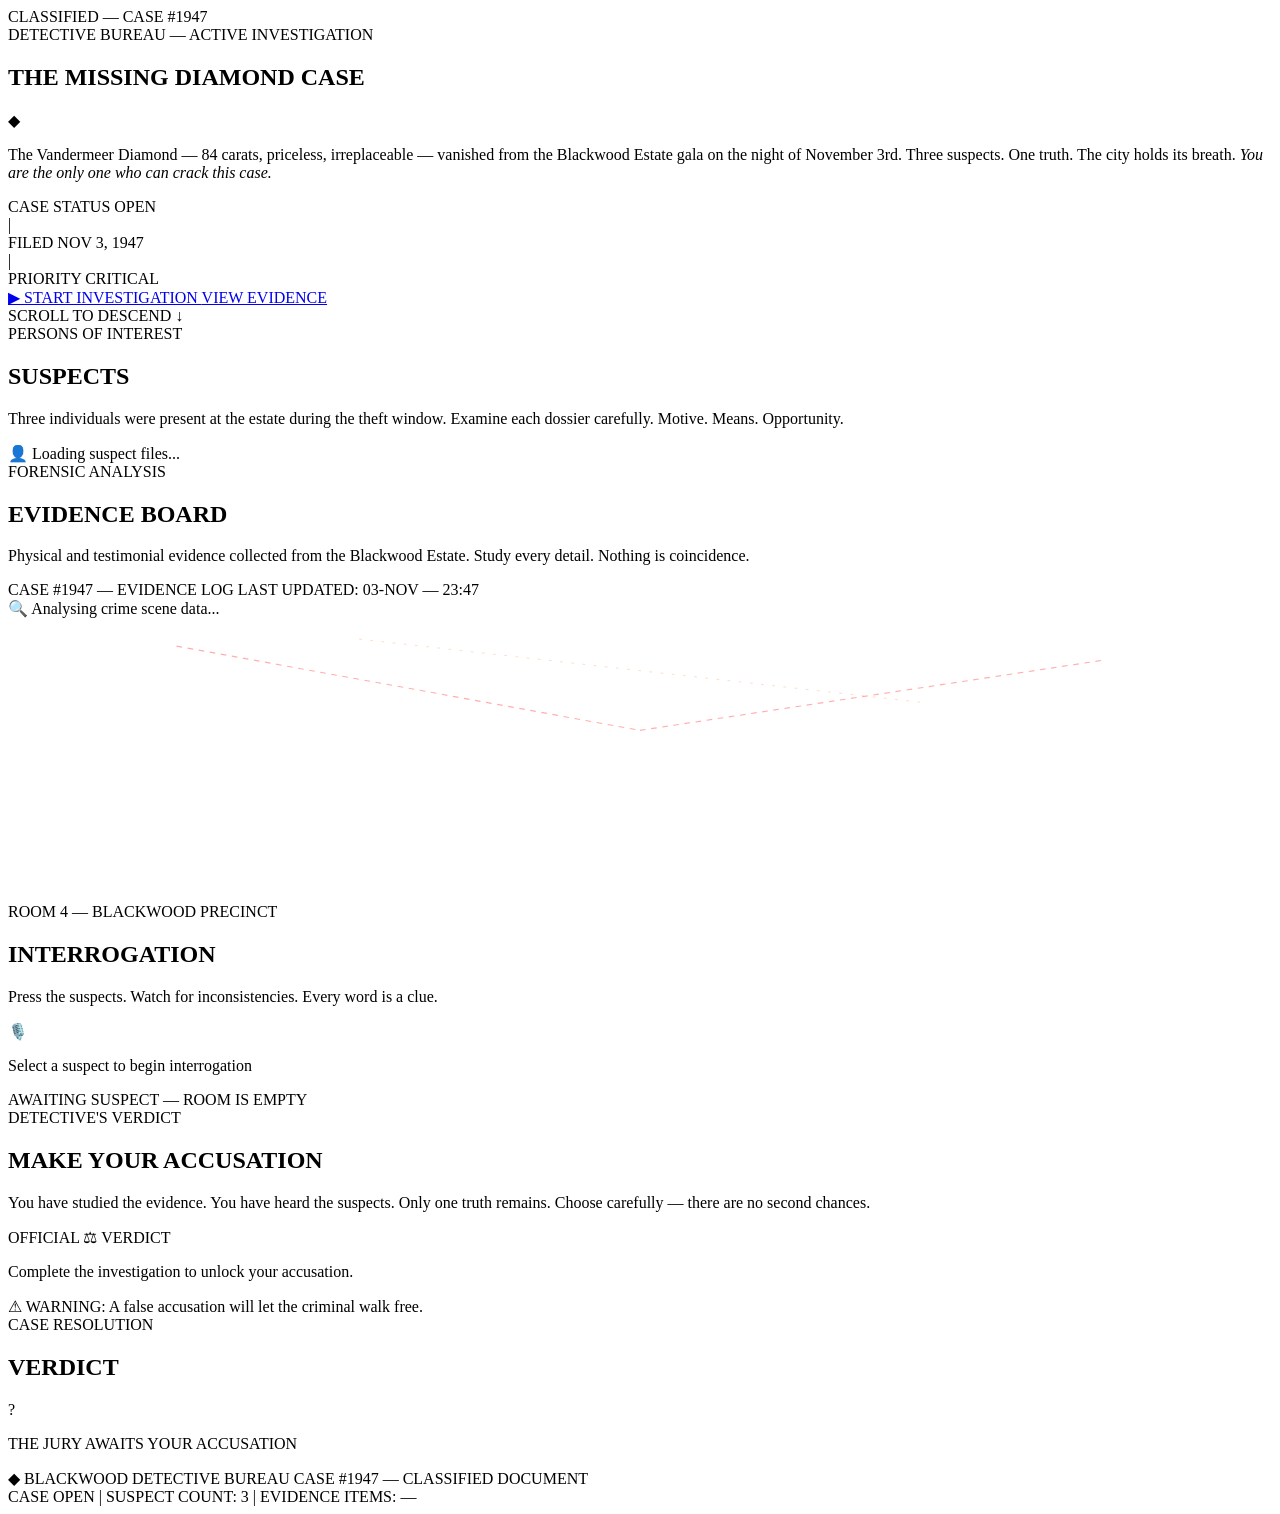
==== index.html @ c0c0a05f "html added" ====
<!DOCTYPE html>
<html lang="en">
<head>
  <meta charset="UTF-8" />
  <meta name="viewport" content="width=device-width, initial-scale=1.0" />
  <title>The Missing Diamond Case</title>
  <link rel="stylesheet" href="style.css" />
  <link rel="preconnect" href="https://fonts.googleapis.com" />
  <link href="https://fonts.googleapis.com/css2?family=Bebas+Neue&family=Share+Tech+Mono&family=Crimson+Pro:ital,wght@0,300;0,600;1,300&display=swap" rel="stylesheet" />
</head>
<body>

  <!-- ░░ NOISE OVERLAY ░░ -->
  <div class="noise-overlay" aria-hidden="true"></div>

  <!-- ░░ SCANLINE EFFECT ░░ -->
  <div class="scanlines" aria-hidden="true"></div>

  <!-- ══════════════════════════════════════
       SECTION 1 — HERO / INTRO
  ══════════════════════════════════════ -->
  <section id="hero-section" class="section hero-section">
    <div class="hero-bg-grid" aria-hidden="true"></div>

    <div class="hero-badge">CLASSIFIED — CASE #1947</div>

    <div class="hero-content">
      <div class="hero-eyebrow">
        <span class="dot pulse-dot"></span>
        <span>DETECTIVE BUREAU — ACTIVE INVESTIGATION</span>
        <span class="dot pulse-dot"></span>
      </div>

      <h1 class="hero-title" id="hero-title">
        <span class="title-line-1">THE MISSING</span>
        <span class="title-line-2">DIAMOND</span>
        <span class="title-line-3">CASE</span>
      </h1>

      <div class="hero-divider" aria-hidden="true">
        <span class="divider-line"></span>
        <span class="divider-icon">◆</span>
        <span class="divider-line"></span>
      </div>

      <p class="hero-description" id="hero-description">
        The Vandermeer Diamond — 84 carats, priceless, irreplaceable — vanished from the 
        Blackwood Estate gala on the night of November 3rd. Three suspects. One truth. 
        The city holds its breath. <em>You are the only one who can crack this case.</em>
      </p>

      <div class="hero-meta">
        <div class="meta-item">
          <span class="meta-label">CASE STATUS</span>
          <span class="meta-value status-open">OPEN</span>
        </div>
        <div class="meta-divider" aria-hidden="true">|</div>
        <div class="meta-item">
          <span class="meta-label">FILED</span>
          <span class="meta-value">NOV 3, 1947</span>
        </div>
        <div class="meta-divider" aria-hidden="true">|</div>
        <div class="meta-item">
          <span class="meta-label">PRIORITY</span>
          <span class="meta-value priority-critical">CRITICAL</span>
        </div>
      </div>

      <div class="hero-actions">
        <a href="#suspects-section" class="btn btn-primary" id="start-btn">
          <span class="btn-icon">▶</span>
          START INVESTIGATION
          <span class="btn-glow" aria-hidden="true"></span>
        </a>
        <a href="#clues-section" class="btn btn-ghost">
          VIEW EVIDENCE
        </a>
      </div>
    </div>

    <div class="hero-corner hero-corner--tl" aria-hidden="true">
      <span></span><span></span>
    </div>
    <div class="hero-corner hero-corner--br" aria-hidden="true">
      <span></span><span></span>
    </div>

    <div class="scroll-hint" aria-hidden="true">
      <span class="scroll-label">SCROLL TO DESCEND</span>
      <span class="scroll-arrow">↓</span>
    </div>
  </section>

  <!-- ══════════════════════════════════════
       SECTION 2 — SUSPECTS
  ══════════════════════════════════════ -->
  <section id="suspects-section" class="section suspects-section">
    <div class="section-header">
      <div class="section-tag">PERSONS OF INTEREST</div>
      <h2 class="section-title">SUSPECTS</h2>
      <p class="section-subtitle">
        Three individuals were present at the estate during the theft window. 
        Examine each dossier carefully. Motive. Means. Opportunity.
      </p>
    </div>

    <!-- JS will populate this container -->
    <div id="suspects-container" class="suspects-container" role="list" aria-label="Suspects list">
      <!-- Dynamic suspect cards injected here -->
      <div class="suspects-placeholder" aria-hidden="true">
        <span class="placeholder-icon">👤</span>
        <span class="placeholder-text">Loading suspect files...</span>
      </div>
    </div>
  </section>

  <!-- ══════════════════════════════════════
       SECTION 3 — CLUES / EVIDENCE BOARD
  ══════════════════════════════════════ -->
  <section id="clues-section" class="section clues-section">
    <div class="section-header">
      <div class="section-tag">FORENSIC ANALYSIS</div>
      <h2 class="section-title">EVIDENCE BOARD</h2>
      <p class="section-subtitle">
        Physical and testimonial evidence collected from the Blackwood Estate. 
        Study every detail. Nothing is coincidence.
      </p>
    </div>

    <!-- Evidence board background dressing -->
    <div class="evidence-board">
      <div class="board-header">
        <span class="board-label">CASE #1947 — EVIDENCE LOG</span>
        <span class="board-timestamp">LAST UPDATED: 03-NOV — 23:47</span>
      </div>

      <div class="board-pins" aria-hidden="true">
        <span class="pin pin--tl"></span>
        <span class="pin pin--tr"></span>
        <span class="pin pin--bl"></span>
        <span class="pin pin--br"></span>
      </div>

      <!-- JS will populate this -->
      <div id="clues-container" class="clues-container" role="list" aria-label="Clues and evidence">
        <!-- Dynamic clue cards injected here -->
        <div class="clues-placeholder" aria-hidden="true">
          <span class="placeholder-icon">🔍</span>
          <span class="placeholder-text">Analysing crime scene data...</span>
        </div>
      </div>

      <!-- Static decorative string lines -->
      <svg class="board-strings" aria-hidden="true" viewBox="0 0 900 200" preserveAspectRatio="none">
        <line x1="120" y1="20" x2="450" y2="80" stroke="#ff1a1a" stroke-width="0.8" stroke-dasharray="4,4" opacity="0.35"/>
        <line x1="450" y1="80" x2="780" y2="30" stroke="#ff1a1a" stroke-width="0.8" stroke-dasharray="4,4" opacity="0.35"/>
        <line x1="250" y1="15" x2="650" y2="60" stroke="#ff6600" stroke-width="0.6" stroke-dasharray="2,6" opacity="0.25"/>
      </svg>
    </div>
  </section>

  <!-- ══════════════════════════════════════
       SECTION 4 — INTERROGATION
  ══════════════════════════════════════ -->
  <section id="interrogation-section" class="section interrogation-section">
    <div class="section-header">
      <div class="section-tag">ROOM 4 — BLACKWOOD PRECINCT</div>
      <h2 class="section-title">INTERROGATION</h2>
      <p class="section-subtitle">
        Press the suspects. Watch for inconsistencies. Every word is a clue.
      </p>
    </div>

    <div class="interrogation-frame">
      <div class="interrogation-lamp" aria-hidden="true">
        <div class="lamp-body"></div>
        <div class="lamp-beam"></div>
      </div>

      <!-- JS will populate this -->
      <div id="interrogation-container" class="interrogation-container" role="region" aria-label="Interrogation dialogue">
        <!-- Dynamic dialogues injected here -->
        <div class="interrogation-placeholder">
          <div class="int-placeholder-icon">🎙️</div>
          <p class="int-placeholder-text">Select a suspect to begin interrogation</p>
          <div class="int-placeholder-hint">AWAITING SUSPECT — ROOM IS EMPTY</div>
        </div>
      </div>
    </div>
  </section>

  <!-- ══════════════════════════════════════
       SECTION 5 — FINAL ACCUSATION
  ══════════════════════════════════════ -->
  <section id="accusation-section" class="section accusation-section">
    <div class="section-header">
      <div class="section-tag">DETECTIVE'S VERDICT</div>
      <h2 class="section-title">MAKE YOUR ACCUSATION</h2>
      <p class="section-subtitle">
        You have studied the evidence. You have heard the suspects. 
        Only one truth remains. Choose carefully — there are no second chances.
      </p>
    </div>

    <!-- JS will populate this -->
    <div id="accusation-container" class="accusation-container" role="region" aria-label="Final accusation area">
      <!-- Dynamic accusation buttons injected here -->
      <div class="accusation-placeholder">
        <div class="accusation-seal" aria-hidden="true">
          <span class="seal-text">OFFICIAL</span>
          <span class="seal-icon">⚖</span>
          <span class="seal-text">VERDICT</span>
        </div>
        <p class="accusation-hint">Complete the investigation to unlock your accusation.</p>
        <div class="accusation-warning">
          ⚠ WARNING: A false accusation will let the criminal walk free.
        </div>
      </div>
    </div>
  </section>

  <!-- ══════════════════════════════════════
       SECTION 6 — RESULT
  ══════════════════════════════════════ -->
  <section id="result-section" class="section result-section">
    <div class="section-header">
      <div class="section-tag">CASE RESOLUTION</div>
      <h2 class="section-title">VERDICT</h2>
    </div>

    <!-- JS will populate this -->
    <div id="result-container" class="result-container" role="region" aria-label="Case result" aria-live="polite">
      <!-- Will show "Case Solved" or "Criminal Escaped" -->
      <div class="result-placeholder">
        <div class="result-badge-ring" aria-hidden="true">
          <div class="result-badge-inner">
            <span class="result-badge-icon">?</span>
          </div>
        </div>
        <p class="result-await-text">THE JURY AWAITS YOUR ACCUSATION</p>
        <div class="result-dots" aria-hidden="true">
          <span class="rdot"></span>
          <span class="rdot"></span>
          <span class="rdot"></span>
        </div>
      </div>
    </div>
  </section>

  <!-- ░░ FOOTER ░░ -->
  <footer class="site-footer" id="site-footer">
    <div class="footer-inner">
      <div class="footer-left">
        <span class="footer-logo">◆ BLACKWOOD DETECTIVE BUREAU</span>
        <span class="footer-copy">CASE #1947 — CLASSIFIED DOCUMENT</span>
      </div>
      <div class="footer-right">
        <span class="footer-stat">CASE OPEN</span>
        <span class="footer-sep">|</span>
        <span class="footer-stat">SUSPECT COUNT: 3</span>
        <span class="footer-sep">|</span>
        <span class="footer-stat">EVIDENCE ITEMS: <span id="footer-clue-count">—</span></span>
      </div>
    </div>
  </footer>

</body>
</html>
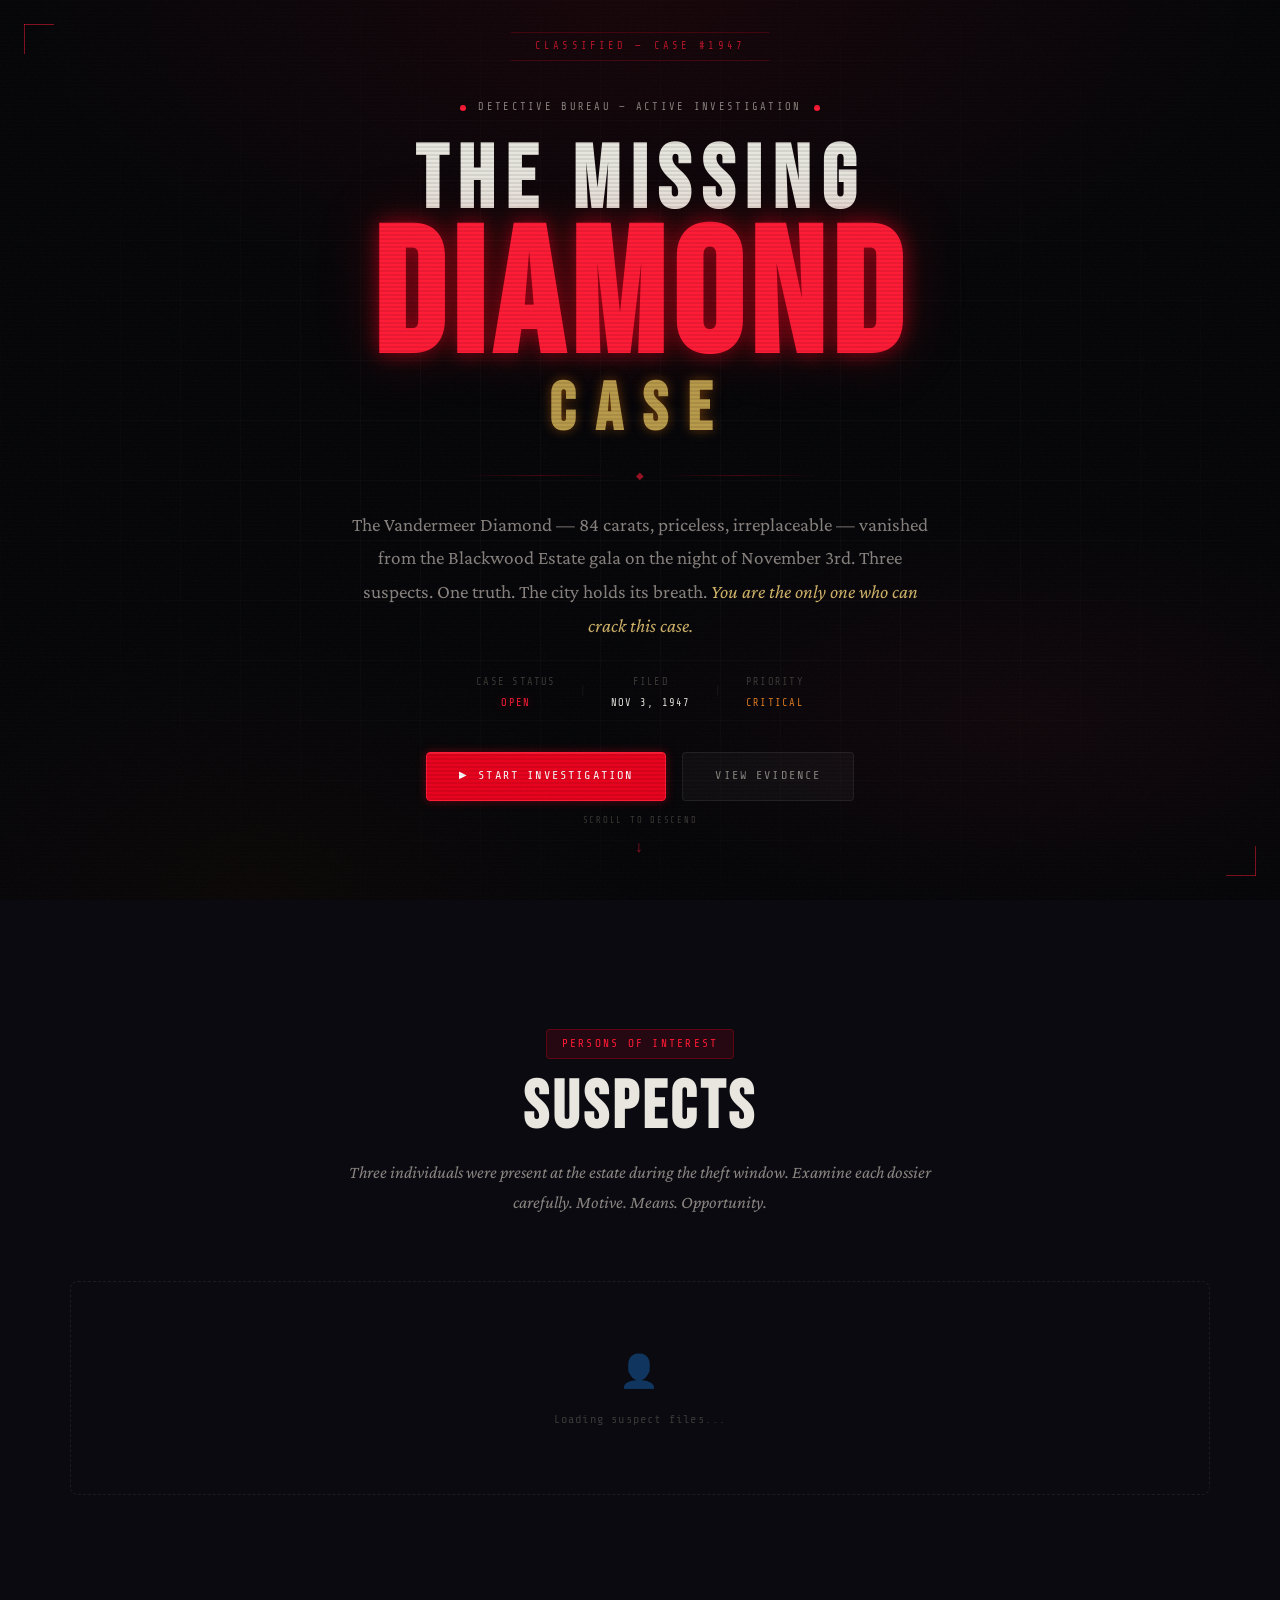
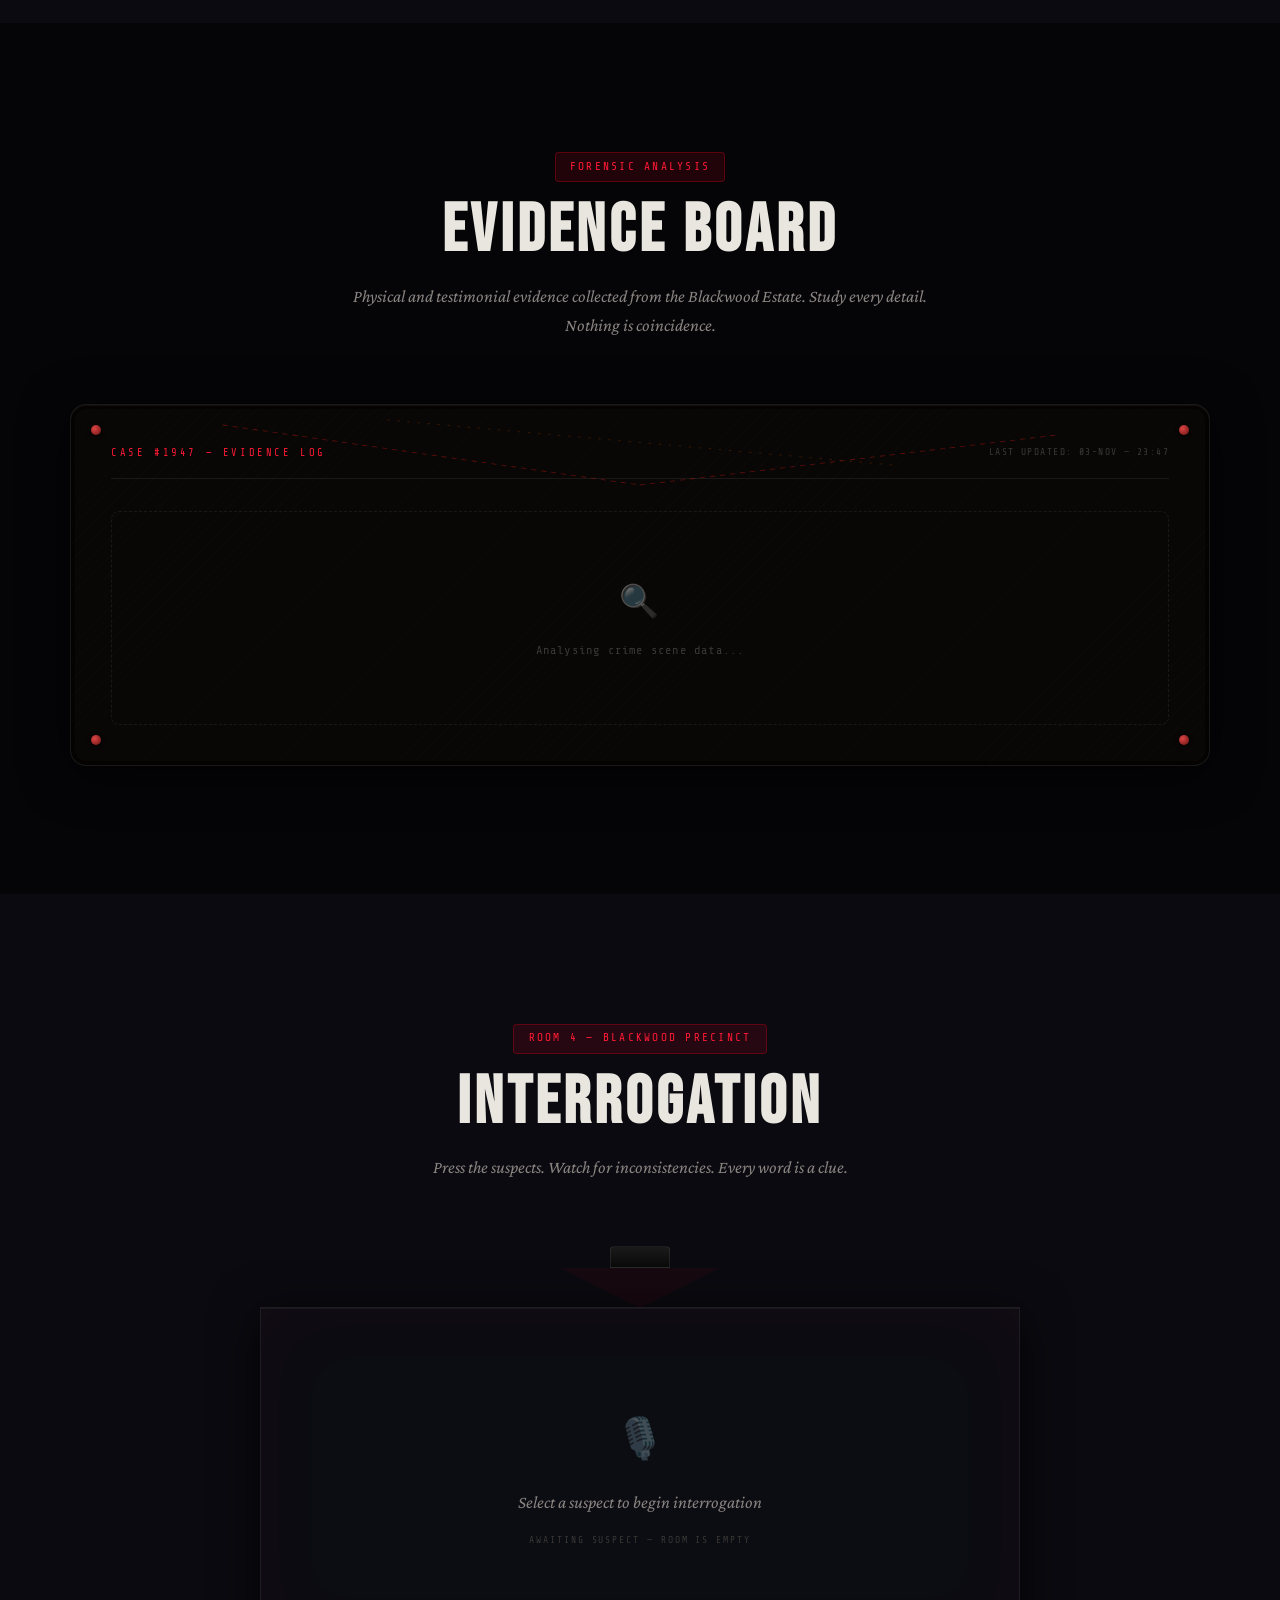
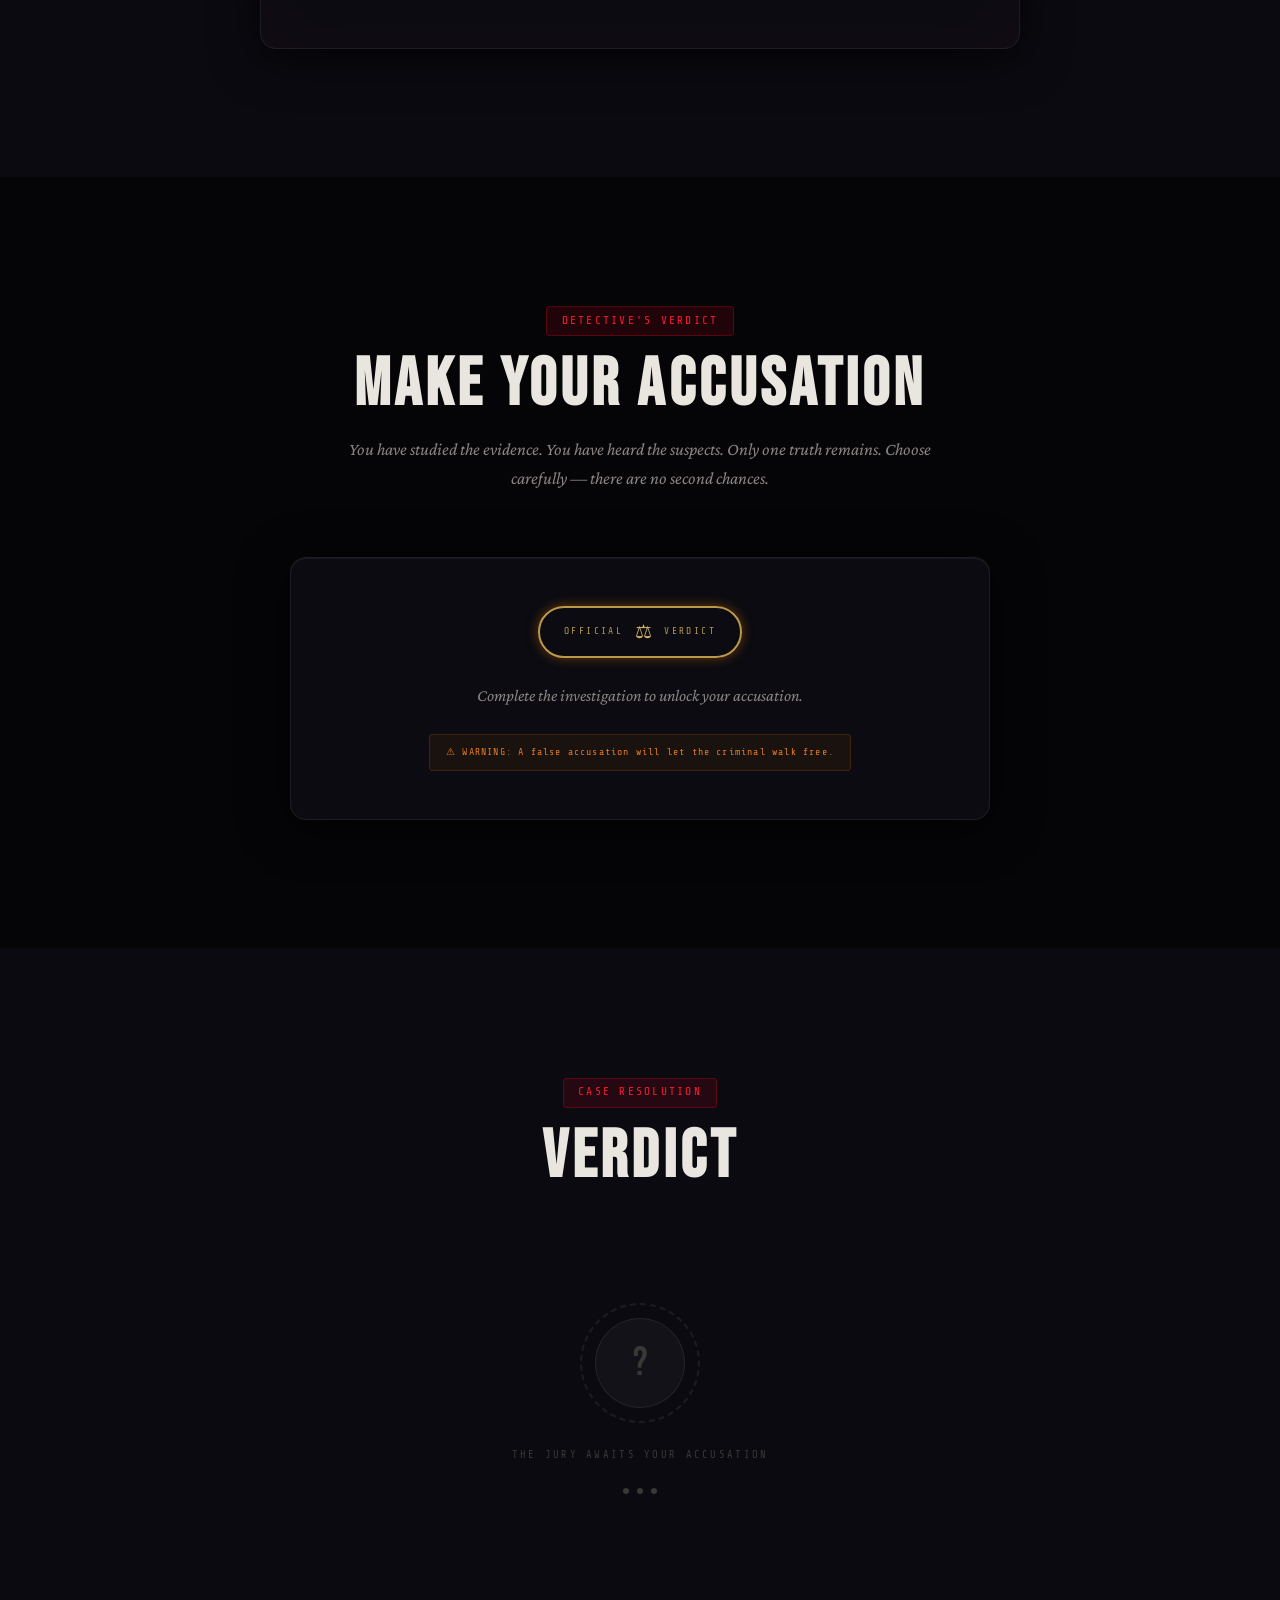
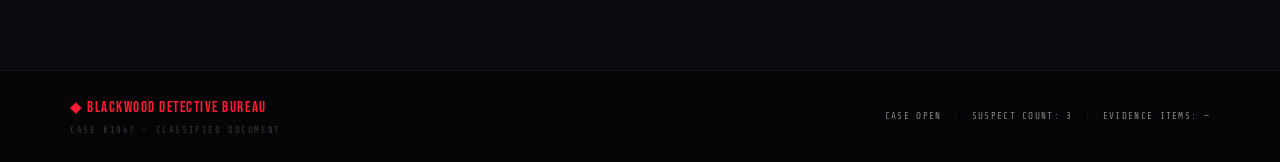
==== commit 4eee6e57: "css added" ====
--- a/index.html
+++ b/index.html
@@ -4,7 +4,7 @@
   <meta charset="UTF-8" />
   <meta name="viewport" content="width=device-width, initial-scale=1.0" />
   <title>The Missing Diamond Case</title>
-  <link rel="stylesheet" href="style.css" />
+  <link rel="stylesheet" href="styles.css" />
   <link rel="preconnect" href="https://fonts.googleapis.com" />
   <link href="https://fonts.googleapis.com/css2?family=Bebas+Neue&family=Share+Tech+Mono&family=Crimson+Pro:ital,wght@0,300;0,600;1,300&display=swap" rel="stylesheet" />
 </head>
--- a/styles.css
+++ b/styles.css
@@ -0,0 +1,1066 @@
+/* ══════════════════════════════════════════════════════════
+   THE MISSING DIAMOND CASE — style.css
+   Detective Investigation Dashboard
+   Dark / Neon-Red / Glassmorphism Theme
+   ══════════════════════════════════════════════════════════ */
+
+/* ─── CSS CUSTOM PROPERTIES ─── */
+:root {
+  /* Palette */
+  --clr-bg:          #050508;
+  --clr-bg-2:        #0a0a10;
+  --clr-bg-card:     rgba(14, 14, 22, 0.72);
+  --clr-surface:     rgba(255,255,255,0.035);
+  --clr-surface-2:   rgba(255,255,255,0.06);
+
+  --clr-red:         #e8001c;
+  --clr-red-bright:  #ff1a35;
+  --clr-red-glow:    rgba(232, 0, 28, 0.55);
+  --clr-red-subtle:  rgba(232, 0, 28, 0.12);
+  --clr-amber:       #c8660a;
+  --clr-amber-light: #e07b20;
+  --clr-gold:        #b89a4a;
+  --clr-gold-light:  #d4b66a;
+
+  --clr-text:        #e8e6df;
+  --clr-text-dim:    #8a8480;
+  --clr-text-faint:  #3a3835;
+  --clr-border:      rgba(255,255,255,0.07);
+  --clr-border-red:  rgba(232,0,28,0.3);
+
+  /* Typography */
+  --font-display:  'Bebas Neue', 'Impact', sans-serif;
+  --font-mono:     'Share Tech Mono', 'Courier New', monospace;
+  --font-body:     'Crimson Pro', Georgia, serif;
+
+  /* Sizes */
+  --radius-sm:   4px;
+  --radius-md:   8px;
+  --radius-lg:   16px;
+
+  /* Shadows / Glows */
+  --shadow-card:  0 8px 48px rgba(0,0,0,0.7), 0 1px 0 rgba(255,255,255,0.05) inset;
+  --glow-red:     0 0 20px rgba(232,0,28,0.6), 0 0 60px rgba(232,0,28,0.25);
+  --glow-red-sm:  0 0 10px rgba(232,0,28,0.4);
+  --glow-amber:   0 0 12px rgba(200,102,10,0.5);
+
+  /* Spacing */
+  --section-pad: clamp(5rem, 10vw, 9rem);
+  --container-max: 1140px;
+}
+
+/* ─── RESET ─── */
+*, *::before, *::after { box-sizing: border-box; margin: 0; padding: 0; }
+html { scroll-behavior: smooth; }
+body {
+  background-color: var(--clr-bg);
+  color: var(--clr-text);
+  font-family: var(--font-body);
+  font-size: 1.05rem;
+  line-height: 1.65;
+  overflow-x: hidden;
+  cursor: default;
+}
+a { text-decoration: none; color: inherit; }
+ul { list-style: none; }
+img { display: block; max-width: 100%; }
+
+/* ─── GLOBAL TEXTURE OVERLAYS ─── */
+.noise-overlay {
+  position: fixed;
+  inset: 0;
+  pointer-events: none;
+  z-index: 1000;
+  opacity: 0.035;
+  background-image: url("data:image/svg+xml,%3Csvg viewBox='0 0 256 256' xmlns='http://www.w3.org/2000/svg'%3E%3Cfilter id='n'%3E%3CfeTurbulence type='fractalNoise' baseFrequency='0.9' numOctaves='4' stitchTiles='stitch'/%3E%3C/filter%3E%3Crect width='100%25' height='100%25' filter='url(%23n)'/%3E%3C/svg%3E");
+  background-size: 200px;
+}
+.scanlines {
+  position: fixed;
+  inset: 0;
+  pointer-events: none;
+  z-index: 999;
+  background: repeating-linear-gradient(
+    to bottom,
+    transparent,
+    transparent 2px,
+    rgba(0,0,0,0.08) 2px,
+    rgba(0,0,0,0.08) 4px
+  );
+}
+
+/* ─── SECTION BASE ─── */
+.section {
+  position: relative;
+  width: 100%;
+  padding: var(--section-pad) clamp(1.25rem, 5vw, 3rem);
+  overflow: hidden;
+}
+
+/* Subtle alternating backgrounds */
+.suspects-section  { background: var(--clr-bg-2); }
+.clues-section     { background: var(--clr-bg); }
+.interrogation-section { background: var(--clr-bg-2); }
+.accusation-section { background: var(--clr-bg); }
+.result-section    { background: var(--clr-bg-2); }
+
+/* ─── SECTION HEADER ─── */
+.section-header {
+  text-align: center;
+  max-width: var(--container-max);
+  margin: 0 auto clamp(2.5rem, 5vw, 4rem);
+}
+.section-tag {
+  display: inline-block;
+  font-family: var(--font-mono);
+  font-size: 0.7rem;
+  letter-spacing: 0.2em;
+  color: var(--clr-red-bright);
+  border: 1px solid var(--clr-border-red);
+  background: var(--clr-red-subtle);
+  padding: 0.3rem 0.9rem;
+  border-radius: var(--radius-sm);
+  margin-bottom: 1rem;
+  text-transform: uppercase;
+}
+.section-title {
+  font-family: var(--font-display);
+  font-size: clamp(2.4rem, 6vw, 4.2rem);
+  letter-spacing: 0.06em;
+  color: var(--clr-text);
+  line-height: 1;
+  margin-bottom: 1rem;
+}
+.section-subtitle {
+  font-family: var(--font-body);
+  font-style: italic;
+  color: var(--clr-text-dim);
+  font-size: clamp(0.95rem, 1.5vw, 1.1rem);
+  max-width: 600px;
+  margin: 0 auto;
+}
+
+/* ════════════════════════════════════════
+   HERO SECTION
+   ════════════════════════════════════════ */
+.hero-section {
+  min-height: 100svh;
+  display: flex;
+  flex-direction: column;
+  align-items: center;
+  justify-content: center;
+  text-align: center;
+  padding: 0 clamp(1.5rem, 6vw, 4rem);
+  background:
+    radial-gradient(ellipse 80% 60% at 50% 0%,   rgba(232,0,28,0.08) 0%, transparent 60%),
+    radial-gradient(ellipse 60% 40% at 80% 80%,   rgba(100,20,30,0.12) 0%, transparent 55%),
+    radial-gradient(ellipse 50% 50% at 20% 100%,  rgba(20,10,5,0.4)   0%, transparent 60%),
+    var(--clr-bg);
+}
+
+/* Grid overlay */
+.hero-bg-grid {
+  position: absolute;
+  inset: 0;
+  background-image:
+    linear-gradient(rgba(255,255,255,0.022) 1px, transparent 1px),
+    linear-gradient(90deg, rgba(255,255,255,0.022) 1px, transparent 1px);
+  background-size: 60px 60px;
+  mask-image: radial-gradient(ellipse 80% 80% at center, black 30%, transparent 80%);
+}
+
+.hero-badge {
+  position: absolute;
+  top: 2rem;
+  left: 50%;
+  transform: translateX(-50%);
+  font-family: var(--font-mono);
+  font-size: 0.65rem;
+  letter-spacing: 0.3em;
+  color: var(--clr-red-bright);
+  opacity: 0.7;
+  border-top: 1px solid var(--clr-border-red);
+  border-bottom: 1px solid var(--clr-border-red);
+  padding: 0.3rem 1.5rem;
+  white-space: nowrap;
+}
+
+.hero-content {
+  position: relative;
+  z-index: 2;
+  max-width: 820px;
+}
+
+.hero-eyebrow {
+  display: flex;
+  align-items: center;
+  justify-content: center;
+  gap: 0.75rem;
+  font-family: var(--font-mono);
+  font-size: 0.65rem;
+  letter-spacing: 0.22em;
+  color: var(--clr-text-dim);
+  text-transform: uppercase;
+  margin-bottom: 1.5rem;
+}
+.dot {
+  width: 6px;
+  height: 6px;
+  border-radius: 50%;
+  background: var(--clr-red-bright);
+  display: inline-block;
+  flex-shrink: 0;
+}
+.pulse-dot {
+  animation: pulse-red 2s ease-in-out infinite;
+}
+@keyframes pulse-red {
+  0%, 100% { box-shadow: 0 0 0 0 var(--clr-red-glow); }
+  50%       { box-shadow: 0 0 0 6px rgba(232,0,28,0); }
+}
+
+/* Hero Title */
+.hero-title {
+  display: flex;
+  flex-direction: column;
+  align-items: center;
+  line-height: 0.95;
+  margin-bottom: 1.5rem;
+}
+.title-line-1 {
+  font-family: var(--font-display);
+  font-size: clamp(2.8rem, 8vw, 5.5rem);
+  letter-spacing: 0.12em;
+  color: var(--clr-text);
+  opacity: 0.9;
+  animation: fade-up 0.8s ease both;
+}
+.title-line-2 {
+  font-family: var(--font-display);
+  font-size: clamp(5rem, 16vw, 11rem);
+  letter-spacing: 0.04em;
+  color: var(--clr-red-bright);
+  text-shadow: var(--glow-red);
+  line-height: 0.88;
+  animation: fade-up 0.8s 0.15s ease both;
+}
+.title-line-3 {
+  font-family: var(--font-display);
+  font-size: clamp(2rem, 6vw, 4.2rem);
+  letter-spacing: 0.3em;
+  color: var(--clr-gold);
+  text-shadow: var(--glow-amber);
+  animation: fade-up 0.8s 0.3s ease both;
+}
+@keyframes fade-up {
+  from { opacity: 0; transform: translateY(24px); }
+  to   { opacity: 1; transform: translateY(0); }
+}
+
+/* Hero Divider */
+.hero-divider {
+  display: flex;
+  align-items: center;
+  gap: 1rem;
+  margin: 1.5rem auto;
+  max-width: 360px;
+}
+.divider-line {
+  flex: 1;
+  height: 1px;
+  background: linear-gradient(90deg, transparent, var(--clr-border-red), transparent);
+}
+.divider-icon {
+  font-size: 0.65rem;
+  color: var(--clr-red-bright);
+  opacity: 0.6;
+}
+
+.hero-description {
+  font-family: var(--font-body);
+  font-size: clamp(1rem, 1.8vw, 1.2rem);
+  color: var(--clr-text-dim);
+  max-width: 580px;
+  margin: 0 auto 2rem;
+  line-height: 1.75;
+  animation: fade-up 0.8s 0.45s ease both;
+}
+.hero-description em { color: var(--clr-gold-light); font-style: italic; }
+
+/* Hero Meta */
+.hero-meta {
+  display: flex;
+  align-items: center;
+  justify-content: center;
+  gap: 1.5rem;
+  flex-wrap: wrap;
+  margin-bottom: 2.5rem;
+  font-family: var(--font-mono);
+  font-size: 0.65rem;
+  letter-spacing: 0.12em;
+  animation: fade-up 0.8s 0.6s ease both;
+}
+.meta-item { display: flex; flex-direction: column; gap: 0.2rem; }
+.meta-label { color: var(--clr-text-faint); }
+.meta-value { color: var(--clr-text); }
+.meta-value.status-open  { color: var(--clr-red-bright); text-shadow: var(--glow-red-sm); }
+.meta-value.priority-critical { color: var(--clr-amber-light); }
+.meta-divider { color: var(--clr-text-faint); opacity: 0.4; }
+
+/* Hero Actions */
+.hero-actions {
+  display: flex;
+  align-items: center;
+  justify-content: center;
+  gap: 1rem;
+  flex-wrap: wrap;
+  animation: fade-up 0.8s 0.75s ease both;
+}
+
+/* Buttons */
+.btn {
+  position: relative;
+  display: inline-flex;
+  align-items: center;
+  gap: 0.6rem;
+  font-family: var(--font-mono);
+  font-size: 0.75rem;
+  letter-spacing: 0.18em;
+  text-transform: uppercase;
+  padding: 0.85rem 2rem;
+  border-radius: var(--radius-sm);
+  cursor: pointer;
+  transition: transform 0.2s ease, box-shadow 0.2s ease, background 0.2s ease;
+  overflow: hidden;
+  border: 1px solid transparent;
+}
+.btn-primary {
+  background: var(--clr-red);
+  color: #fff;
+  border-color: var(--clr-red-bright);
+  box-shadow: var(--glow-red-sm), inset 0 1px 0 rgba(255,255,255,0.1);
+}
+.btn-primary:hover {
+  transform: translateY(-2px);
+  box-shadow: var(--glow-red), inset 0 1px 0 rgba(255,255,255,0.15);
+}
+.btn-primary:active { transform: translateY(0); }
+.btn-glow {
+  position: absolute;
+  inset: -2px;
+  border-radius: inherit;
+  background: radial-gradient(ellipse at center, rgba(255,100,100,0.3), transparent 70%);
+  opacity: 0;
+  transition: opacity 0.3s;
+  pointer-events: none;
+}
+.btn-primary:hover .btn-glow { opacity: 1; }
+.btn-icon { font-size: 0.6rem; }
+
+.btn-ghost {
+  background: var(--clr-surface);
+  color: var(--clr-text-dim);
+  border-color: var(--clr-border);
+  backdrop-filter: blur(8px);
+}
+.btn-ghost:hover {
+  background: var(--clr-surface-2);
+  color: var(--clr-text);
+  border-color: rgba(255,255,255,0.15);
+  transform: translateY(-2px);
+}
+
+/* Hero corner brackets */
+.hero-corner { position: absolute; width: 30px; height: 30px; }
+.hero-corner span {
+  position: absolute;
+  background: var(--clr-red-bright);
+  opacity: 0.5;
+}
+.hero-corner--tl { top: 1.5rem; left: 1.5rem; }
+.hero-corner--tl span:first-child { width: 100%; height: 1px; top: 0; left: 0; }
+.hero-corner--tl span:last-child  { width: 1px; height: 100%; top: 0; left: 0; }
+.hero-corner--br { bottom: 1.5rem; right: 1.5rem; }
+.hero-corner--br span:first-child { width: 100%; height: 1px; bottom: 0; right: 0; }
+.hero-corner--br span:last-child  { width: 1px; height: 100%; bottom: 0; right: 0; }
+
+/* Scroll hint */
+.scroll-hint {
+  position: absolute;
+  bottom: 2.5rem;
+  left: 50%;
+  transform: translateX(-50%);
+  display: flex;
+  flex-direction: column;
+  align-items: center;
+  gap: 0.4rem;
+  font-family: var(--font-mono);
+  font-size: 0.55rem;
+  letter-spacing: 0.2em;
+  color: var(--clr-text-faint);
+  animation: scroll-bob 2.5s ease-in-out infinite;
+}
+.scroll-arrow { font-size: 1rem; color: var(--clr-red-bright); opacity: 0.6; }
+@keyframes scroll-bob {
+  0%, 100% { transform: translateX(-50%) translateY(0); }
+  50%       { transform: translateX(-50%) translateY(6px); }
+}
+
+/* ════════════════════════════════════════
+   SUSPECTS SECTION
+   ════════════════════════════════════════ */
+.suspects-container {
+  display: grid;
+  grid-template-columns: repeat(auto-fit, minmax(min(100%, 300px), 1fr));
+  gap: 1.5rem;
+  max-width: var(--container-max);
+  margin: 0 auto;
+}
+
+/* Placeholder shown before JS runs */
+.suspects-placeholder,
+.clues-placeholder {
+  grid-column: 1 / -1;
+  display: flex;
+  flex-direction: column;
+  align-items: center;
+  gap: 0.75rem;
+  padding: 4rem 2rem;
+  color: var(--clr-text-faint);
+  font-family: var(--font-mono);
+  font-size: 0.75rem;
+  letter-spacing: 0.1em;
+  border: 1px dashed var(--clr-border);
+  border-radius: var(--radius-md);
+}
+.placeholder-icon { font-size: 2rem; opacity: 0.4; }
+
+/* JS-injected suspect cards should look like these */
+.suspect-card {
+  background: var(--clr-bg-card);
+  backdrop-filter: blur(16px) saturate(140%);
+  -webkit-backdrop-filter: blur(16px) saturate(140%);
+  border: 1px solid var(--clr-border);
+  border-radius: var(--radius-lg);
+  padding: 1.75rem;
+  box-shadow: var(--shadow-card);
+  transition: transform 0.3s ease, border-color 0.3s ease, box-shadow 0.3s ease;
+  position: relative;
+  overflow: hidden;
+}
+.suspect-card::before {
+  content: '';
+  position: absolute;
+  top: 0; left: 0; right: 0;
+  height: 2px;
+  background: linear-gradient(90deg, transparent, var(--clr-red), transparent);
+  opacity: 0;
+  transition: opacity 0.3s;
+}
+.suspect-card:hover {
+  transform: translateY(-6px);
+  border-color: var(--clr-border-red);
+  box-shadow: var(--shadow-card), var(--glow-red-sm);
+}
+.suspect-card:hover::before { opacity: 1; }
+
+.suspect-card__avatar {
+  width: 64px;
+  height: 64px;
+  border-radius: 50%;
+  background: var(--clr-surface-2);
+  border: 2px solid var(--clr-border);
+  display: flex;
+  align-items: center;
+  justify-content: center;
+  font-size: 1.8rem;
+  margin-bottom: 1rem;
+  transition: border-color 0.3s;
+}
+.suspect-card:hover .suspect-card__avatar { border-color: var(--clr-red-bright); }
+
+.suspect-card__name {
+  font-family: var(--font-display);
+  font-size: 1.5rem;
+  letter-spacing: 0.06em;
+  color: var(--clr-text);
+  margin-bottom: 0.2rem;
+}
+.suspect-card__role {
+  font-family: var(--font-mono);
+  font-size: 0.6rem;
+  letter-spacing: 0.2em;
+  color: var(--clr-red-bright);
+  text-transform: uppercase;
+  margin-bottom: 0.8rem;
+}
+.suspect-card__desc {
+  font-family: var(--font-body);
+  font-size: 0.92rem;
+  color: var(--clr-text-dim);
+  line-height: 1.6;
+  margin-bottom: 1.2rem;
+}
+.suspect-card__motive-label {
+  font-family: var(--font-mono);
+  font-size: 0.58rem;
+  letter-spacing: 0.2em;
+  color: var(--clr-text-faint);
+  text-transform: uppercase;
+  margin-bottom: 0.3rem;
+}
+.suspect-card__motive {
+  font-family: var(--font-body);
+  font-style: italic;
+  color: var(--clr-amber-light);
+  font-size: 0.9rem;
+}
+.suspect-card__btn {
+  margin-top: 1.25rem;
+  width: 100%;
+  justify-content: center;
+}
+
+/* ════════════════════════════════════════
+   CLUES / EVIDENCE SECTION
+   ════════════════════════════════════════ */
+.evidence-board {
+  max-width: var(--container-max);
+  margin: 0 auto;
+  background:
+    repeating-linear-gradient(
+      -45deg,
+      rgba(255,255,255,0.012) 0px, rgba(255,255,255,0.012) 1px,
+      transparent 1px, transparent 12px
+    ),
+    rgba(10, 8, 6, 0.8);
+  border: 1px solid var(--clr-border);
+  border-radius: var(--radius-lg);
+  padding: 2.5rem;
+  position: relative;
+  box-shadow: var(--shadow-card), 0 0 0 4px rgba(0,0,0,0.5) inset;
+}
+
+.board-header {
+  display: flex;
+  justify-content: space-between;
+  align-items: center;
+  flex-wrap: wrap;
+  gap: 0.5rem;
+  margin-bottom: 2rem;
+  padding-bottom: 1rem;
+  border-bottom: 1px solid var(--clr-border);
+}
+.board-label {
+  font-family: var(--font-mono);
+  font-size: 0.65rem;
+  letter-spacing: 0.25em;
+  color: var(--clr-red-bright);
+}
+.board-timestamp {
+  font-family: var(--font-mono);
+  font-size: 0.6rem;
+  letter-spacing: 0.15em;
+  color: var(--clr-text-faint);
+}
+
+/* Pin decorations */
+.board-pins { pointer-events: none; }
+.pin {
+  position: absolute;
+  width: 10px;
+  height: 10px;
+  border-radius: 50%;
+  background: radial-gradient(circle at 35% 35%, #d44, #611);
+  box-shadow: 0 1px 4px rgba(0,0,0,0.8);
+}
+.pin--tl { top: 1.25rem;  left: 1.25rem;  }
+.pin--tr { top: 1.25rem;  right: 1.25rem; }
+.pin--bl { bottom: 1.25rem; left: 1.25rem; }
+.pin--br { bottom: 1.25rem; right: 1.25rem; }
+
+.clues-container {
+  display: grid;
+  grid-template-columns: repeat(auto-fill, minmax(min(100%, 240px), 1fr));
+  gap: 1.25rem;
+  position: relative;
+  z-index: 1;
+}
+
+/* JS-injected clue cards */
+.clue-card {
+  background: var(--clr-surface);
+  backdrop-filter: blur(8px);
+  border: 1px solid var(--clr-border);
+  border-radius: var(--radius-md);
+  padding: 1.25rem;
+  transition: transform 0.25s ease, border-color 0.25s ease, box-shadow 0.25s ease;
+  position: relative;
+}
+.clue-card:hover {
+  transform: rotate(0deg) translateY(-4px);
+  border-color: var(--clr-gold);
+  box-shadow: 0 6px 30px rgba(0,0,0,0.6), 0 0 12px rgba(184,154,74,0.25);
+}
+.clue-card__number {
+  font-family: var(--font-mono);
+  font-size: 0.55rem;
+  letter-spacing: 0.2em;
+  color: var(--clr-text-faint);
+  margin-bottom: 0.5rem;
+}
+.clue-card__title {
+  font-family: var(--font-display);
+  font-size: 1.1rem;
+  letter-spacing: 0.05em;
+  color: var(--clr-gold-light);
+  margin-bottom: 0.5rem;
+}
+.clue-card__desc {
+  font-family: var(--font-body);
+  font-size: 0.88rem;
+  color: var(--clr-text-dim);
+  line-height: 1.55;
+}
+.clue-card__tag {
+  display: inline-block;
+  margin-top: 0.75rem;
+  font-family: var(--font-mono);
+  font-size: 0.55rem;
+  letter-spacing: 0.18em;
+  color: var(--clr-red-bright);
+  border: 1px solid var(--clr-border-red);
+  padding: 0.2rem 0.55rem;
+  border-radius: var(--radius-sm);
+  text-transform: uppercase;
+}
+
+/* Board string decoration */
+.board-strings {
+  position: absolute;
+  top: 0; left: 0;
+  width: 100%; height: 200px;
+  pointer-events: none;
+  z-index: 0;
+}
+
+/* ════════════════════════════════════════
+   INTERROGATION SECTION
+   ════════════════════════════════════════ */
+.interrogation-frame {
+  max-width: 760px;
+  margin: 0 auto;
+  position: relative;
+}
+
+/* Decorative overhead lamp */
+.interrogation-lamp {
+  display: flex;
+  flex-direction: column;
+  align-items: center;
+  margin-bottom: -1px;
+  pointer-events: none;
+}
+.lamp-body {
+  width: 60px;
+  height: 22px;
+  background: linear-gradient(180deg, #1a1a1a, #0a0a0a);
+  border: 1px solid rgba(255,255,255,0.08);
+  border-radius: 4px 4px 0 0;
+  position: relative;
+}
+.lamp-beam {
+  width: 0;
+  height: 0;
+  border-left:  80px solid transparent;
+  border-right: 80px solid transparent;
+  border-top:   40px solid rgba(232,0,28,0.06);
+  margin-top: 0;
+}
+
+.interrogation-container {
+  background: var(--clr-bg-card);
+  backdrop-filter: blur(20px);
+  border: 1px solid var(--clr-border);
+  border-radius: 0 0 var(--radius-lg) var(--radius-lg);
+  padding: clamp(1.5rem, 4vw, 2.5rem);
+  min-height: 320px;
+  box-shadow: var(--shadow-card), 0 0 80px rgba(232,0,28,0.04) inset;
+  position: relative;
+}
+
+/* Placeholder */
+.interrogation-placeholder {
+  display: flex;
+  flex-direction: column;
+  align-items: center;
+  justify-content: center;
+  height: 100%;
+  min-height: 260px;
+  gap: 1rem;
+  text-align: center;
+}
+.int-placeholder-icon { font-size: 2.5rem; opacity: 0.3; }
+.int-placeholder-text {
+  font-family: var(--font-body);
+  font-style: italic;
+  color: var(--clr-text-dim);
+  font-size: 1.1rem;
+}
+.int-placeholder-hint {
+  font-family: var(--font-mono);
+  font-size: 0.6rem;
+  letter-spacing: 0.2em;
+  color: var(--clr-text-faint);
+}
+
+/* JS-injected dialogue bubbles */
+.dialogue-bubble {
+  background: var(--clr-surface);
+  border: 1px solid var(--clr-border);
+  border-radius: var(--radius-md);
+  padding: 1.1rem 1.4rem;
+  margin-bottom: 1rem;
+  position: relative;
+  animation: dialogue-in 0.3s ease both;
+}
+@keyframes dialogue-in {
+  from { opacity: 0; transform: translateX(-8px); }
+  to   { opacity: 1; transform: translateX(0); }
+}
+.dialogue-bubble--detective {
+  border-color: var(--clr-border-red);
+  background: rgba(232,0,28,0.05);
+  margin-right: 2rem;
+}
+.dialogue-bubble--suspect {
+  margin-left: 2rem;
+}
+.dialogue-speaker {
+  font-family: var(--font-mono);
+  font-size: 0.58rem;
+  letter-spacing: 0.2em;
+  color: var(--clr-red-bright);
+  text-transform: uppercase;
+  margin-bottom: 0.4rem;
+}
+.dialogue-bubble--suspect .dialogue-speaker { color: var(--clr-gold); }
+.dialogue-text {
+  font-family: var(--font-body);
+  font-size: 1rem;
+  color: var(--clr-text);
+  line-height: 1.6;
+}
+
+/* ════════════════════════════════════════
+   FINAL ACCUSATION SECTION
+   ════════════════════════════════════════ */
+.accusation-container {
+  max-width: 700px;
+  margin: 0 auto;
+}
+
+.accusation-placeholder {
+  background: var(--clr-bg-card);
+  backdrop-filter: blur(14px);
+  border: 1px solid var(--clr-border);
+  border-radius: var(--radius-lg);
+  padding: 3rem 2rem;
+  text-align: center;
+  box-shadow: var(--shadow-card);
+}
+
+.accusation-seal {
+  display: inline-flex;
+  align-items: center;
+  gap: 0.75rem;
+  border: 2px solid var(--clr-gold);
+  border-radius: 50px;
+  padding: 0.5rem 1.5rem;
+  margin-bottom: 1.5rem;
+  box-shadow: var(--glow-amber);
+}
+.seal-text {
+  font-family: var(--font-mono);
+  font-size: 0.6rem;
+  letter-spacing: 0.25em;
+  color: var(--clr-gold);
+  text-transform: uppercase;
+}
+.seal-icon {
+  font-size: 1.2rem;
+  color: var(--clr-gold-light);
+}
+.accusation-hint {
+  font-family: var(--font-body);
+  font-style: italic;
+  color: var(--clr-text-dim);
+  margin-bottom: 1.5rem;
+}
+.accusation-warning {
+  font-family: var(--font-mono);
+  font-size: 0.62rem;
+  letter-spacing: 0.12em;
+  color: var(--clr-amber-light);
+  background: rgba(200,102,10,0.08);
+  border: 1px solid rgba(200,102,10,0.2);
+  border-radius: var(--radius-sm);
+  padding: 0.6rem 1rem;
+  display: inline-block;
+}
+
+/* JS-injected accusation buttons */
+.accusation-grid {
+  display: grid;
+  grid-template-columns: repeat(auto-fit, minmax(180px, 1fr));
+  gap: 1rem;
+  margin-bottom: 2rem;
+}
+.accuse-btn {
+  padding: 1.25rem 1rem;
+  background: var(--clr-bg-card);
+  backdrop-filter: blur(12px);
+  border: 1px solid var(--clr-border);
+  border-radius: var(--radius-md);
+  font-family: var(--font-display);
+  font-size: 1.2rem;
+  letter-spacing: 0.05em;
+  color: var(--clr-text);
+  cursor: pointer;
+  text-align: center;
+  transition: all 0.25s ease;
+  display: flex;
+  flex-direction: column;
+  gap: 0.3rem;
+  align-items: center;
+}
+.accuse-btn:hover {
+  border-color: var(--clr-red-bright);
+  background: var(--clr-red-subtle);
+  box-shadow: var(--glow-red-sm);
+  transform: translateY(-3px);
+  color: #fff;
+}
+.accuse-btn:active { transform: translateY(0); }
+.accuse-btn .accuse-label {
+  font-family: var(--font-mono);
+  font-size: 0.55rem;
+  letter-spacing: 0.18em;
+  color: var(--clr-red-bright);
+  text-transform: uppercase;
+}
+
+/* ════════════════════════════════════════
+   RESULT SECTION
+   ════════════════════════════════════════ */
+.result-container {
+  max-width: 600px;
+  margin: 0 auto;
+  text-align: center;
+}
+
+.result-placeholder {
+  display: flex;
+  flex-direction: column;
+  align-items: center;
+  gap: 1.5rem;
+  padding: 3rem 2rem;
+}
+
+.result-badge-ring {
+  width: 120px;
+  height: 120px;
+  border-radius: 50%;
+  border: 2px dashed var(--clr-border);
+  display: flex;
+  align-items: center;
+  justify-content: center;
+  animation: slow-spin 20s linear infinite;
+}
+@keyframes slow-spin {
+  from { transform: rotate(0deg); }
+  to   { transform: rotate(360deg); }
+}
+.result-badge-inner {
+  width: 90px;
+  height: 90px;
+  border-radius: 50%;
+  background: var(--clr-surface);
+  border: 1px solid var(--clr-border);
+  display: flex;
+  align-items: center;
+  justify-content: center;
+  animation: slow-spin 20s linear infinite reverse;
+}
+.result-badge-icon {
+  font-family: var(--font-display);
+  font-size: 2.5rem;
+  color: var(--clr-text-faint);
+}
+
+.result-await-text {
+  font-family: var(--font-mono);
+  font-size: 0.65rem;
+  letter-spacing: 0.22em;
+  color: var(--clr-text-faint);
+}
+
+.result-dots {
+  display: flex;
+  gap: 0.5rem;
+}
+.rdot {
+  width: 6px;
+  height: 6px;
+  border-radius: 50%;
+  background: var(--clr-text-faint);
+  animation: rdot-pulse 1.4s ease-in-out infinite;
+}
+.rdot:nth-child(2) { animation-delay: 0.2s; }
+.rdot:nth-child(3) { animation-delay: 0.4s; }
+@keyframes rdot-pulse {
+  0%, 80%, 100% { transform: scale(0.6); opacity: 0.3; }
+  40%           { transform: scale(1);   opacity: 1;   }
+}
+
+/* JS-injected result states */
+.result-solved {
+  padding: 3rem 2rem;
+  background: var(--clr-bg-card);
+  backdrop-filter: blur(16px);
+  border: 1px solid rgba(40,180,100,0.3);
+  border-radius: var(--radius-lg);
+  box-shadow: 0 0 40px rgba(40,180,100,0.12);
+}
+.result-solved__badge {
+  font-family: var(--font-display);
+  font-size: clamp(2.5rem, 8vw, 5rem);
+  color: #3ddc84;
+  text-shadow: 0 0 30px rgba(61,220,132,0.5);
+  letter-spacing: 0.08em;
+  margin-bottom: 0.5rem;
+}
+
+.result-escaped {
+  padding: 3rem 2rem;
+  background: var(--clr-bg-card);
+  backdrop-filter: blur(16px);
+  border: 1px solid var(--clr-border-red);
+  border-radius: var(--radius-lg);
+  box-shadow: var(--glow-red-sm);
+}
+.result-escaped__badge {
+  font-family: var(--font-display);
+  font-size: clamp(2.5rem, 8vw, 5rem);
+  color: var(--clr-red-bright);
+  text-shadow: var(--glow-red);
+  letter-spacing: 0.08em;
+  margin-bottom: 0.5rem;
+}
+
+.result-sub {
+  font-family: var(--font-body);
+  font-style: italic;
+  font-size: 1.1rem;
+  color: var(--clr-text-dim);
+}
+
+/* ════════════════════════════════════════
+   FOOTER
+   ════════════════════════════════════════ */
+.site-footer {
+  border-top: 1px solid var(--clr-border);
+  background: var(--clr-bg);
+  padding: 1.5rem clamp(1.25rem, 5vw, 3rem);
+}
+.footer-inner {
+  max-width: var(--container-max);
+  margin: 0 auto;
+  display: flex;
+  align-items: center;
+  justify-content: space-between;
+  flex-wrap: wrap;
+  gap: 0.75rem;
+}
+.footer-left {
+  display: flex;
+  flex-direction: column;
+  gap: 0.2rem;
+}
+.footer-logo {
+  font-family: var(--font-display);
+  font-size: 0.95rem;
+  letter-spacing: 0.1em;
+  color: var(--clr-red-bright);
+}
+.footer-copy {
+  font-family: var(--font-mono);
+  font-size: 0.55rem;
+  letter-spacing: 0.18em;
+  color: var(--clr-text-faint);
+}
+.footer-right {
+  display: flex;
+  align-items: center;
+  gap: 0.75rem;
+  font-family: var(--font-mono);
+  font-size: 0.58rem;
+  letter-spacing: 0.14em;
+  color: var(--clr-text-faint);
+  flex-wrap: wrap;
+}
+.footer-sep { color: var(--clr-text-faint); opacity: 0.3; }
+.footer-stat { color: var(--clr-text-dim); }
+
+/* ════════════════════════════════════════
+   RESPONSIVE DESIGN
+   ════════════════════════════════════════ */
+@media (max-width: 720px) {
+  .hero-meta { gap: 0.85rem; }
+  .meta-divider { display: none; }
+  .hero-actions { flex-direction: column; align-items: stretch; }
+  .hero-actions .btn { justify-content: center; }
+
+  .board-header { flex-direction: column; align-items: flex-start; gap: 0.25rem; }
+
+  .footer-inner { flex-direction: column; align-items: flex-start; }
+  .footer-right { flex-wrap: wrap; }
+
+  .evidence-board { padding: 1.5rem 1.25rem; }
+
+  .title-line-2 { font-size: clamp(4.2rem, 20vw, 7rem); }
+}
+
+@media (max-width: 480px) {
+  :root { --section-pad: 3.5rem; }
+  .interrogation-container { padding: 1.25rem; }
+  .dialogue-bubble--detective { margin-right: 0.5rem; }
+  .dialogue-bubble--suspect  { margin-left:  0.5rem; }
+}
+
+/* ─── SMOOTH SECTION REVEAL via CSS scroll animation ─── */
+@supports (animation-timeline: scroll()) {
+  .section { animation: none; }
+}
+
+/* ─── FOCUS VISIBLE (accessibility) ─── */
+:focus-visible {
+  outline: 2px solid var(--clr-red-bright);
+  outline-offset: 3px;
+  border-radius: 2px;
+}
+
+/* ─── SELECTION ─── */
+::selection {
+  background: var(--clr-red);
+  color: #fff;
+}
+
+/* ─── SCROLLBAR ─── */
+::-webkit-scrollbar { width: 6px; }
+::-webkit-scrollbar-track { background: var(--clr-bg); }
+::-webkit-scrollbar-thumb {
+  background: var(--clr-red);
+  border-radius: 3px;
+}
+::-webkit-scrollbar-thumb:hover { background: var(--clr-red-bright); }
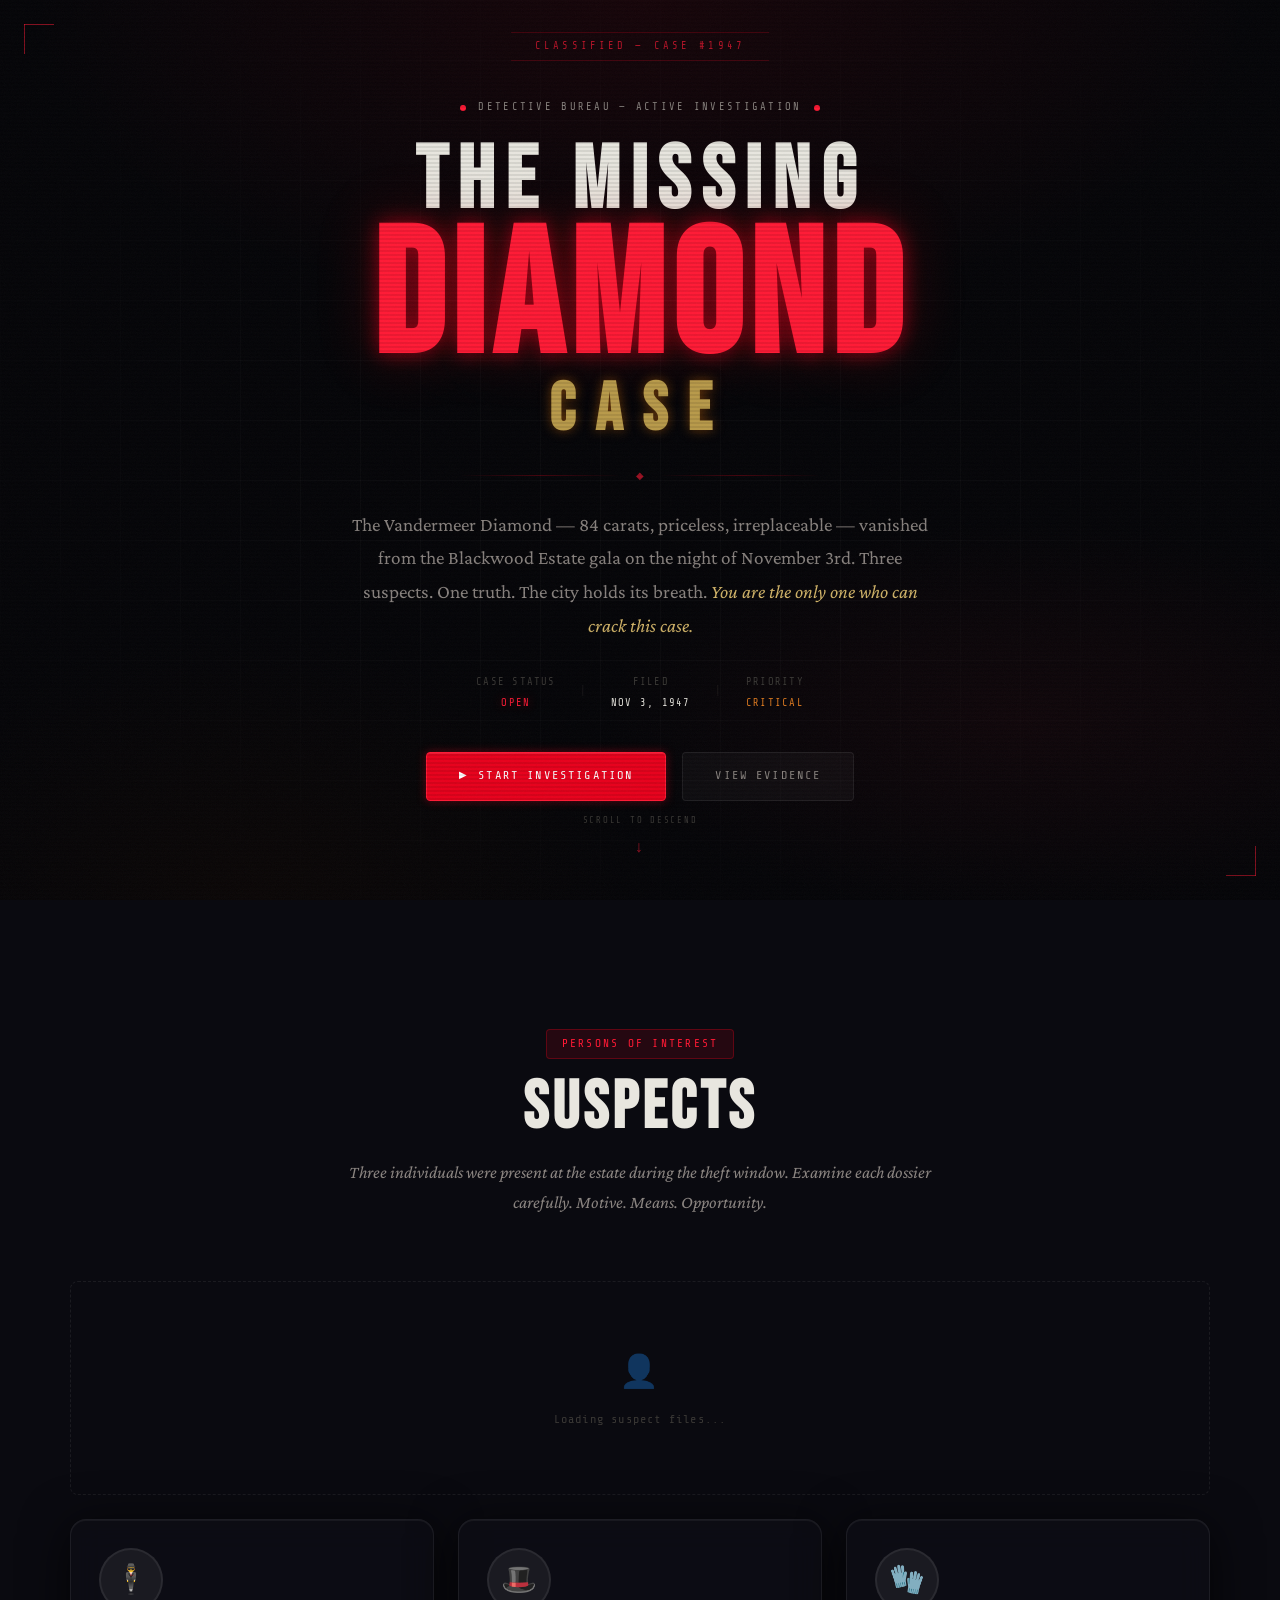
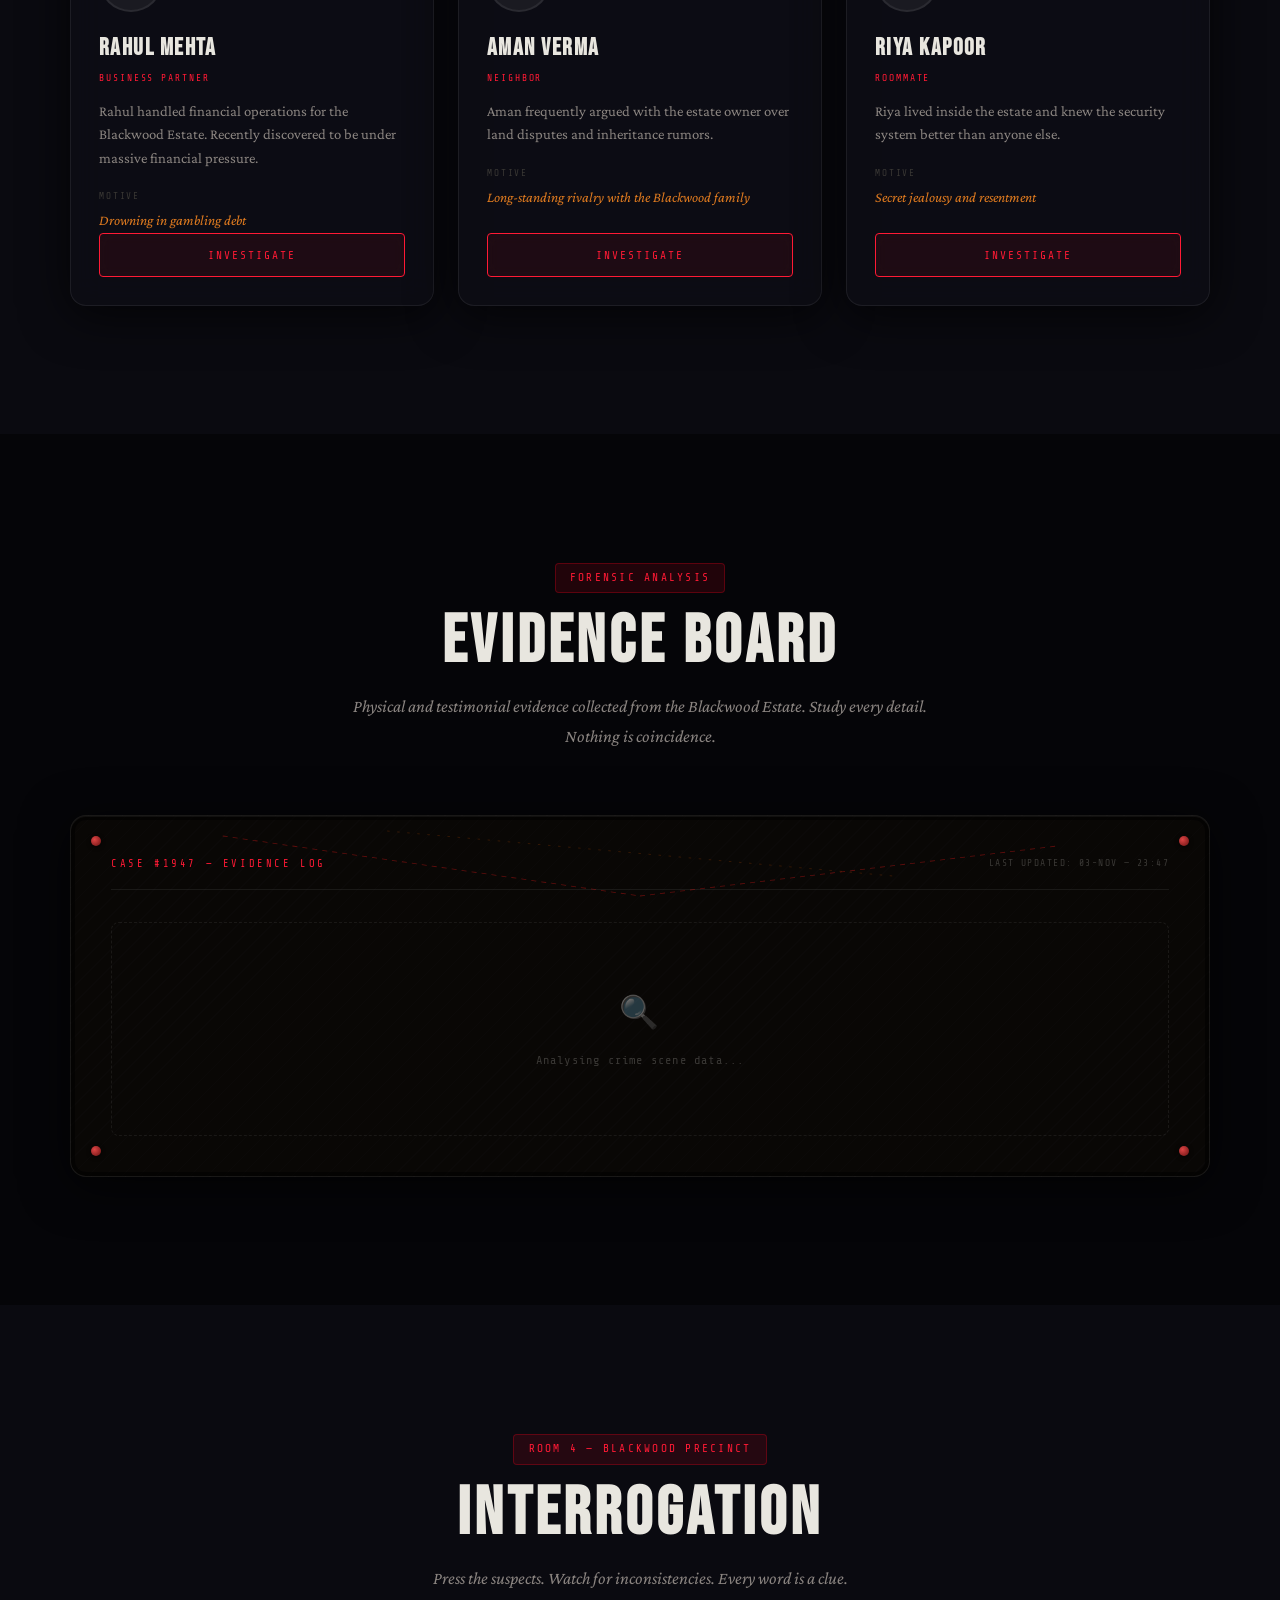
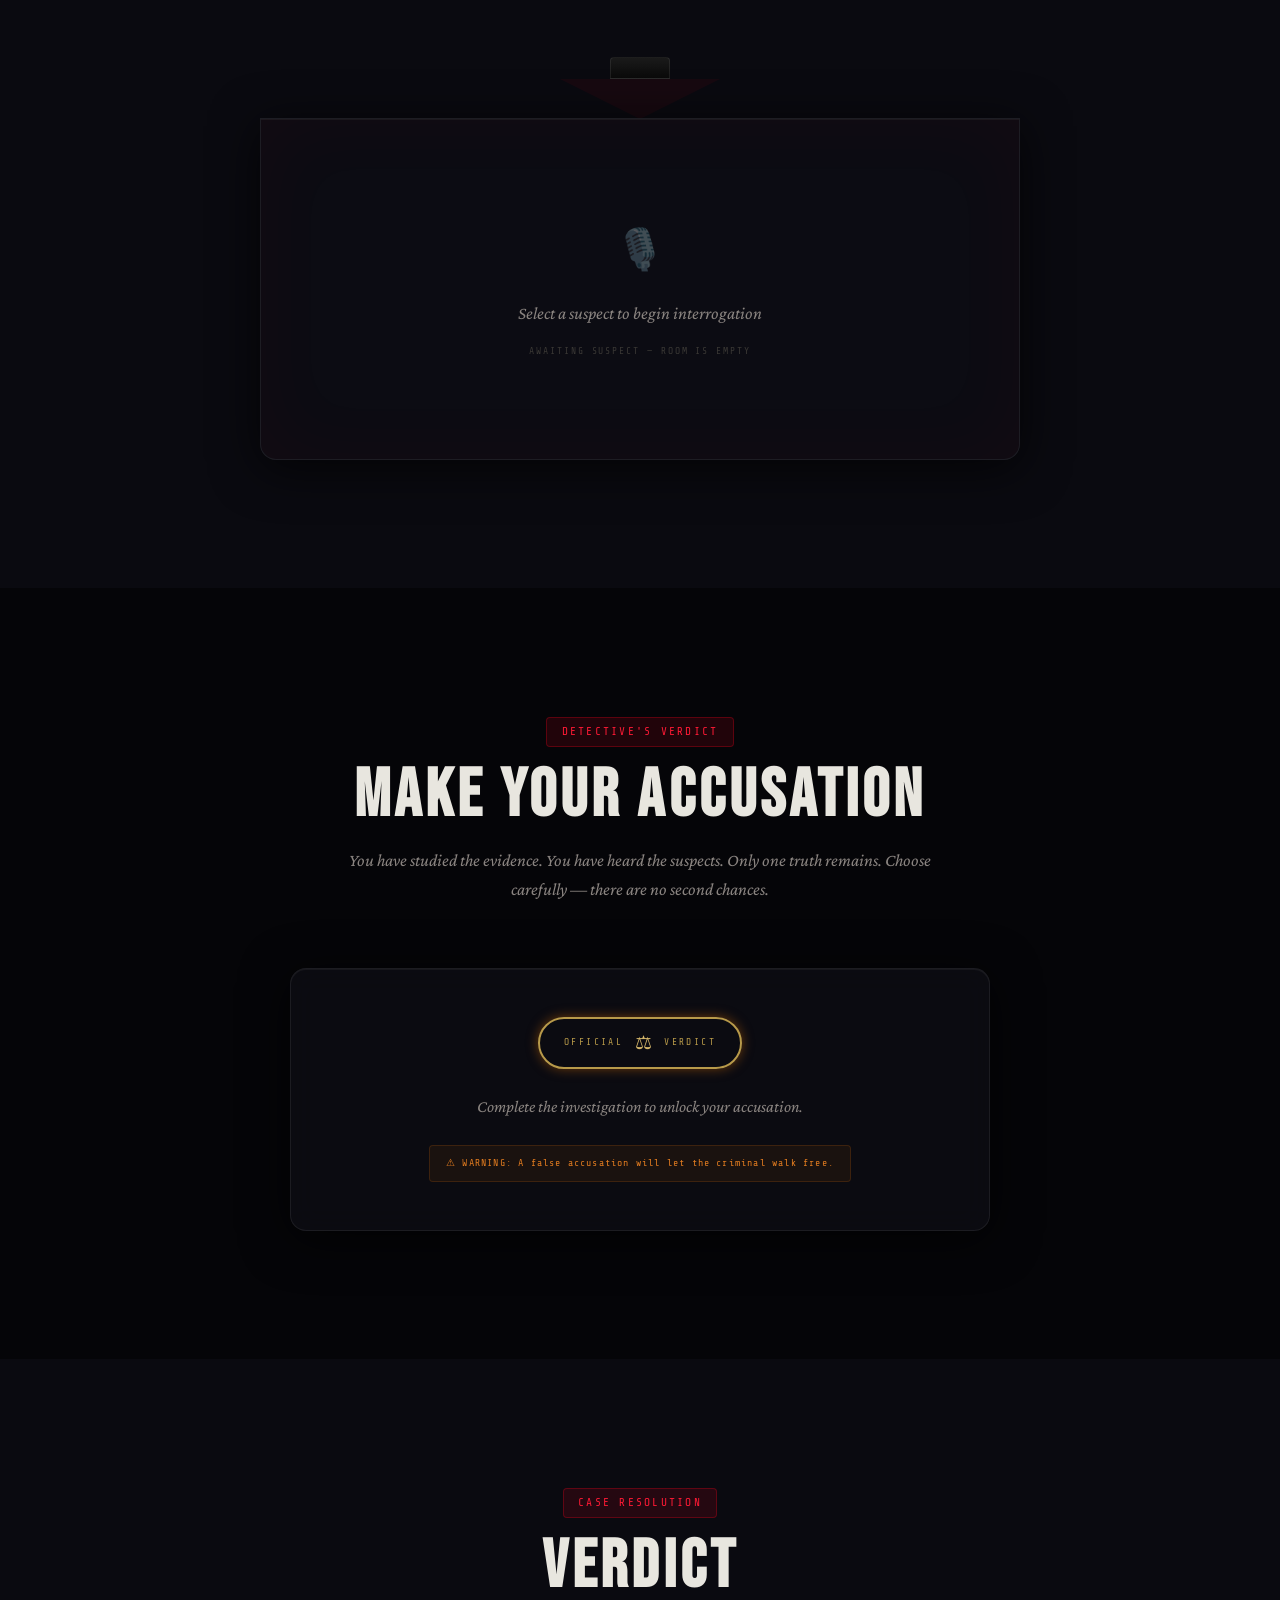
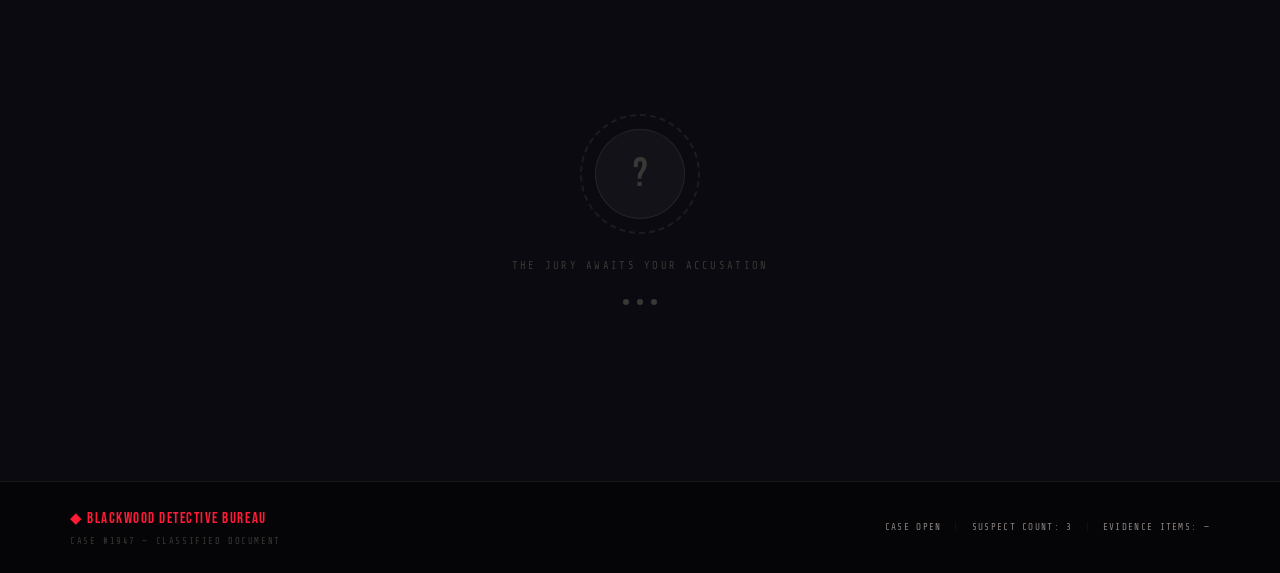
==== commit 8ab3fd73: "suspects added" ====
--- a/index.html
+++ b/index.html
@@ -5,6 +5,7 @@
   <meta name="viewport" content="width=device-width, initial-scale=1.0" />
   <title>The Missing Diamond Case</title>
   <link rel="stylesheet" href="styles.css" />
+
   <link rel="preconnect" href="https://fonts.googleapis.com" />
   <link href="https://fonts.googleapis.com/css2?family=Bebas+Neue&family=Share+Tech+Mono&family=Crimson+Pro:ital,wght@0,300;0,600;1,300&display=swap" rel="stylesheet" />
 </head>
@@ -263,6 +264,6 @@
       </div>
     </div>
   </footer>
-
+    <script src="index.js"></script>
 </body>
 </html>
--- a/styles.css
+++ b/styles.css
@@ -447,6 +447,8 @@
   transition: transform 0.3s ease, border-color 0.3s ease, box-shadow 0.3s ease;
   position: relative;
   overflow: hidden;
+  display: flex;
+  flex-direction: column;
 }
 .suspect-card::before {
   content: '';
@@ -516,9 +518,31 @@
   font-size: 0.9rem;
 }
 .suspect-card__btn {
-  margin-top: 1.25rem;
+  margin-top: auto;
   width: 100%;
-  justify-content: center;
+  padding: 0.9rem 1rem;
+  border: 1px solid var(--clr-red-bright);
+  background: rgba(232, 0, 28, 0.08);
+  color: var(--clr-red-bright);
+  font-family: var(--font-mono);
+  font-size: 0.7rem;
+  letter-spacing: 0.18em;
+  text-transform: uppercase;
+  cursor: pointer;
+  border-radius: var(--radius-sm);
+  transition: all 0.25s ease;
+  backdrop-filter: blur(6px);
+}
+
+.suspect-card__btn:hover {
+  background: var(--clr-red);
+  color: white;
+  box-shadow: var(--glow-red-sm);
+  transform: translateY(-2px);
+}
+
+.suspect-card__btn:active {
+  transform: translateY(0);
 }
 
 /* ════════════════════════════════════════
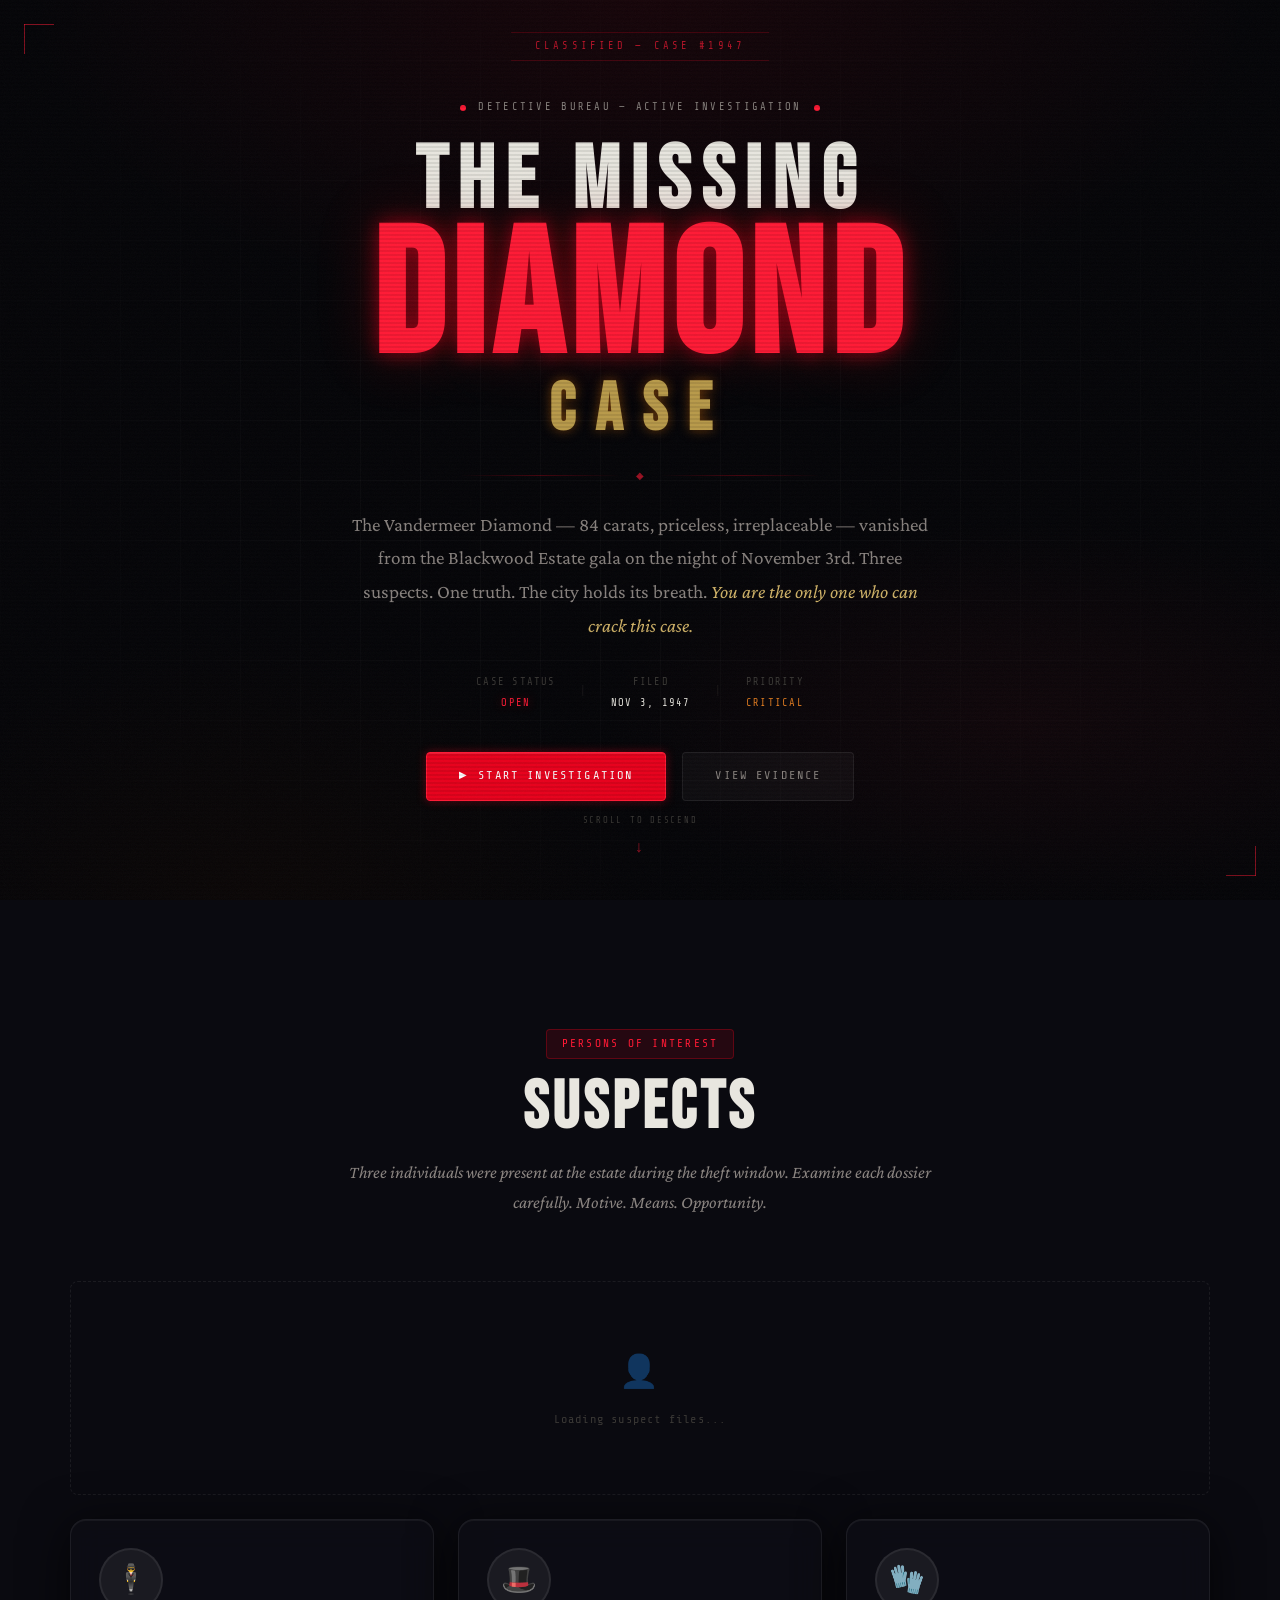
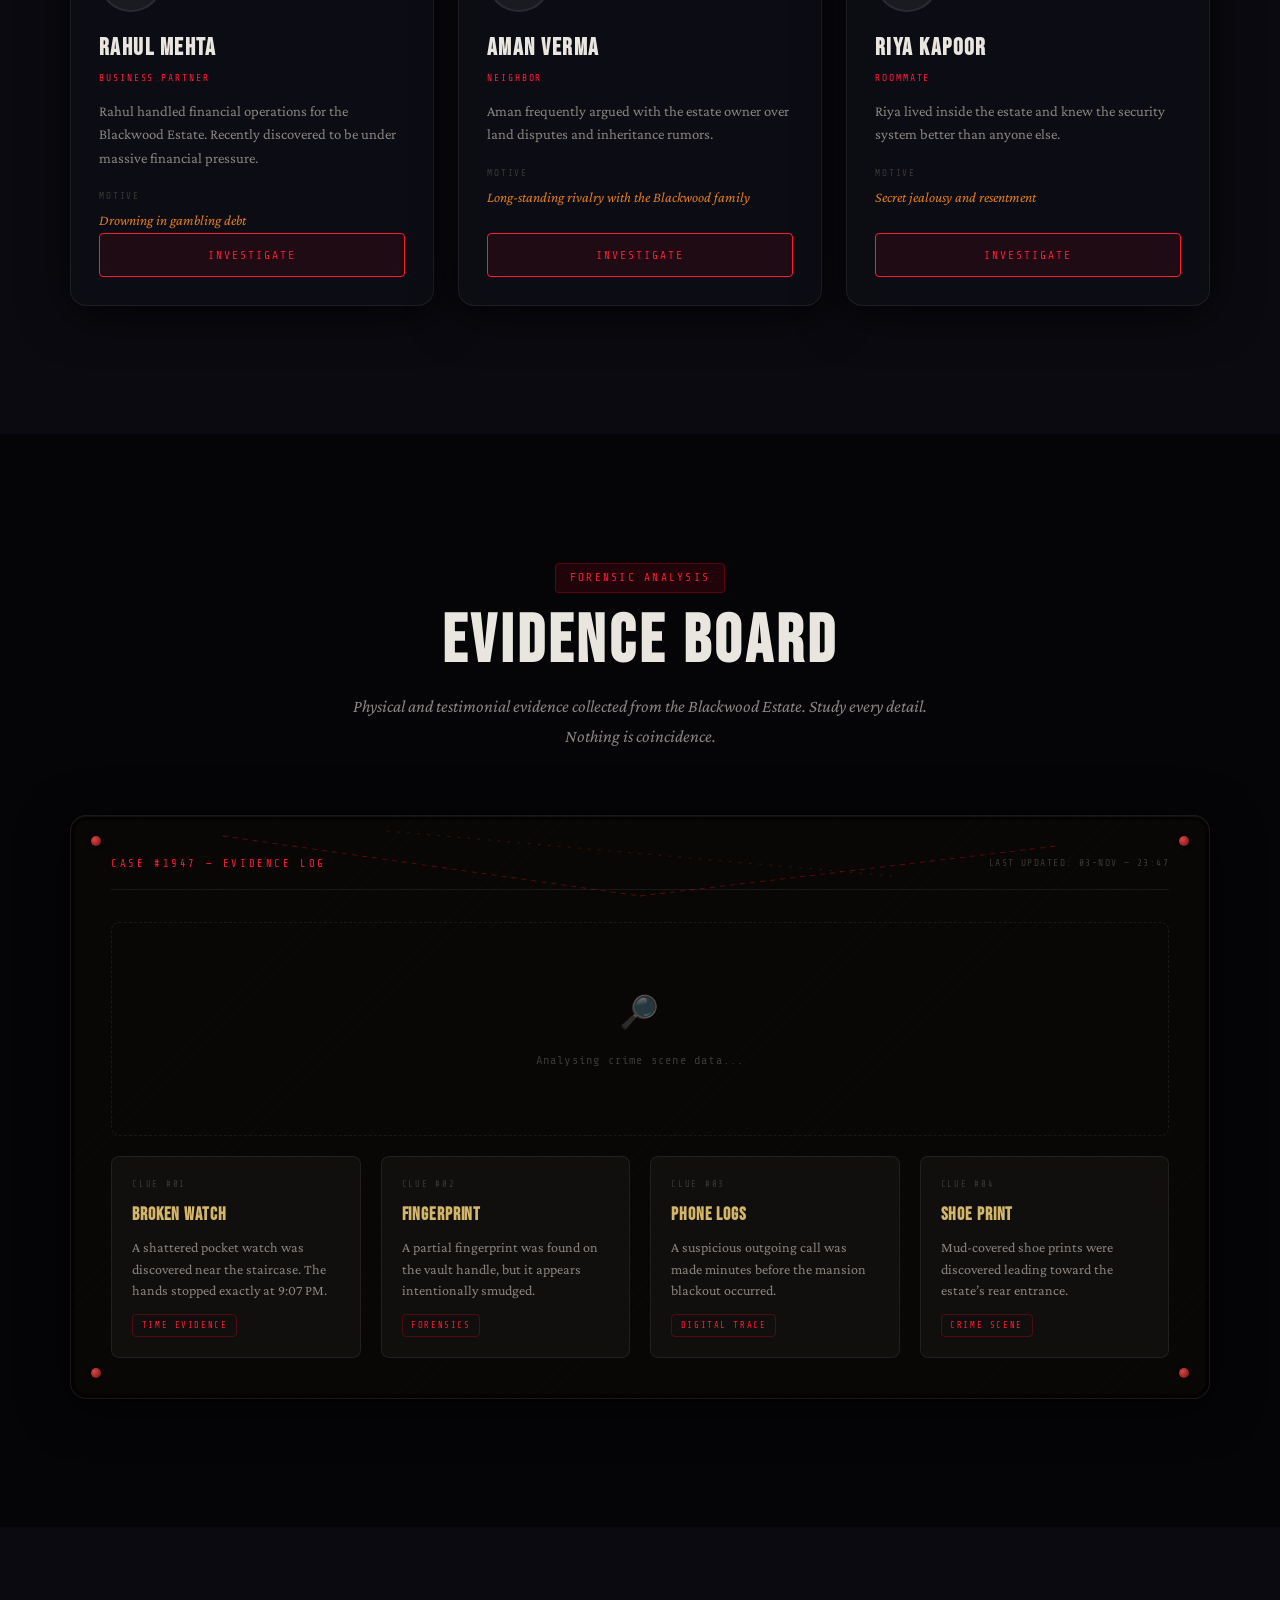
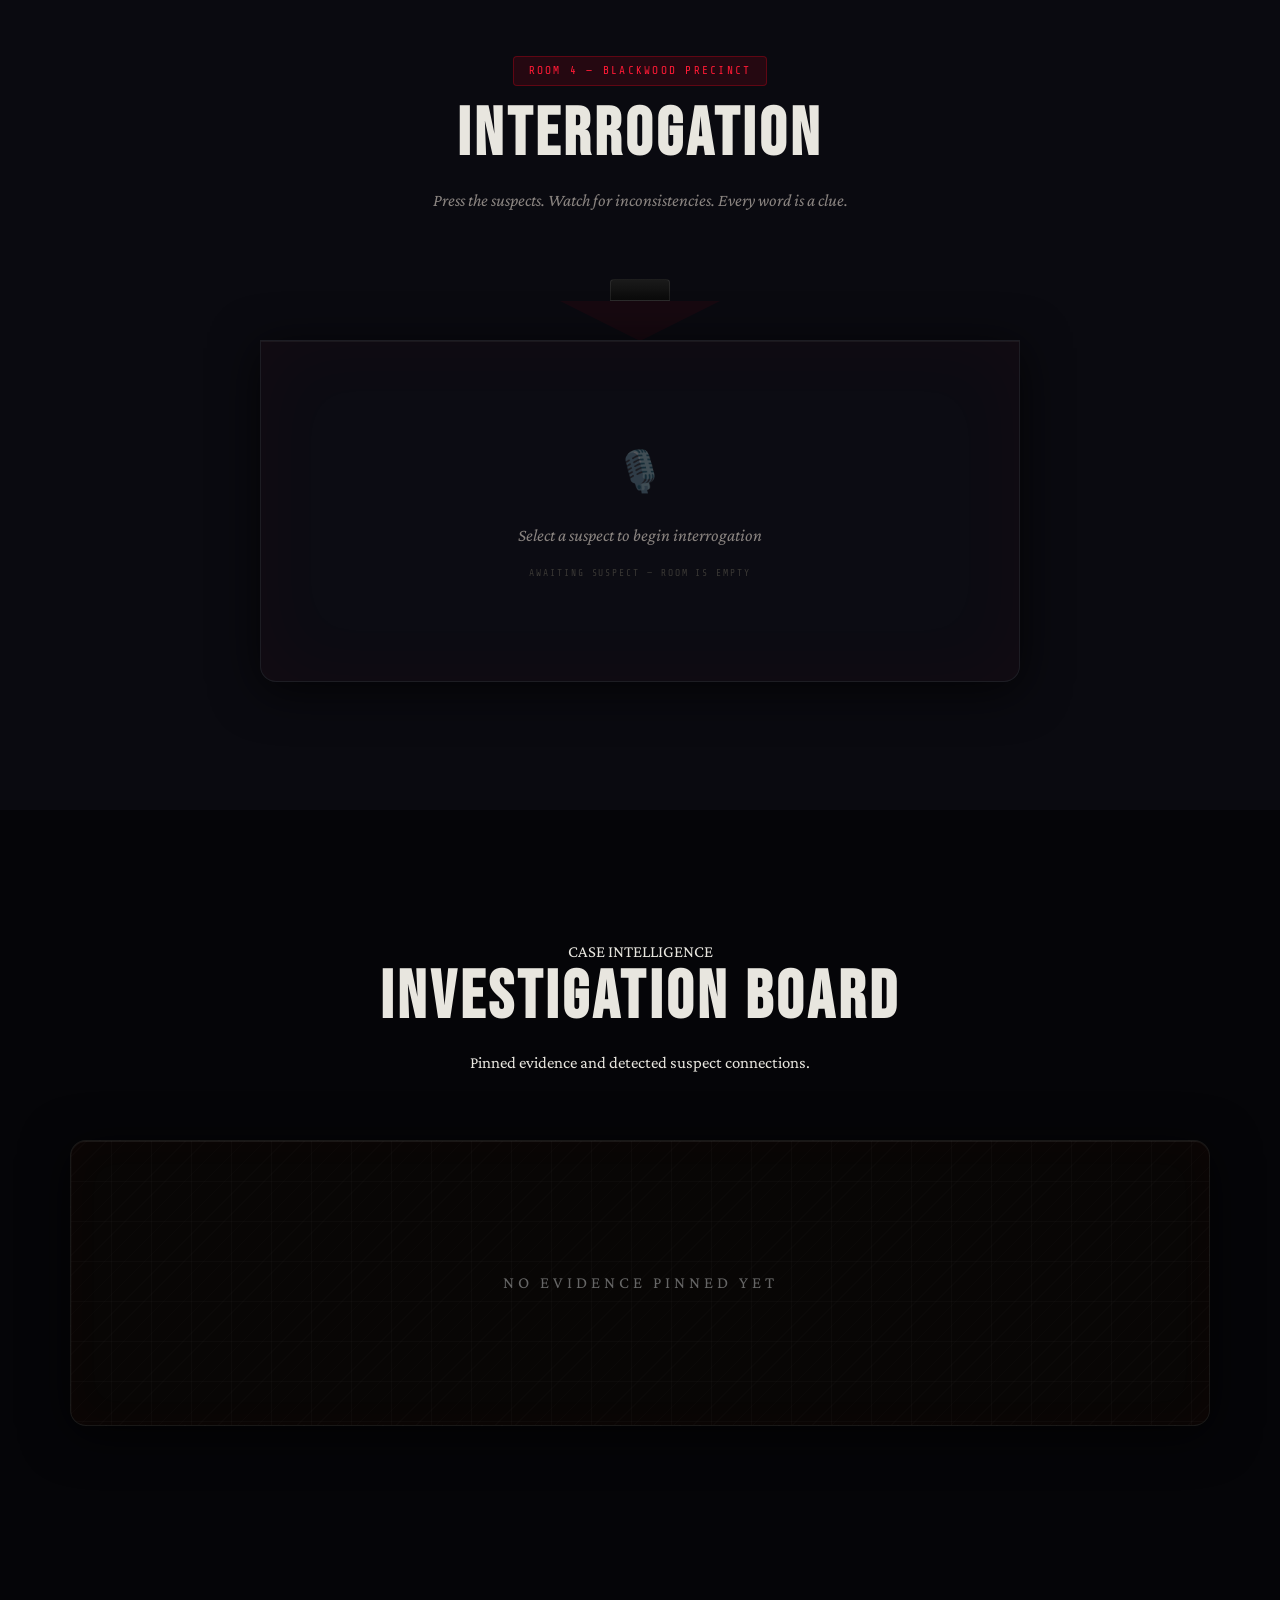
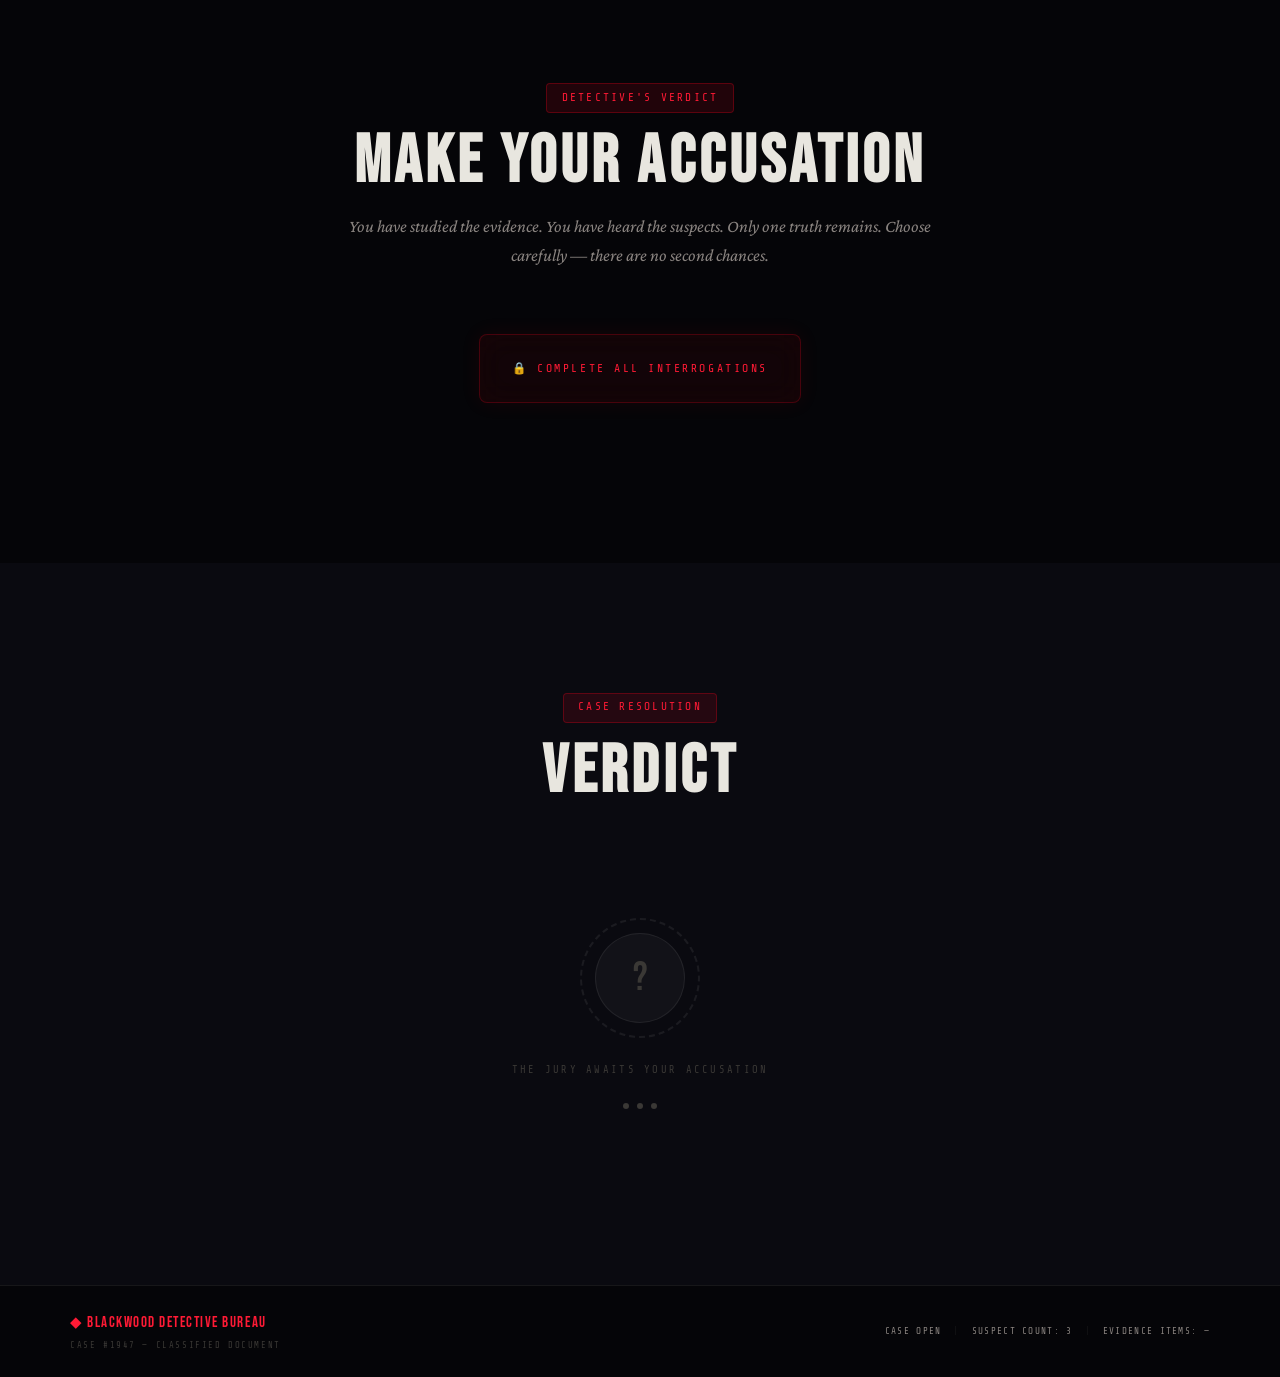
==== commit 1f3afcdc: "evidence board" ====
--- a/index.html
+++ b/index.html
@@ -146,9 +146,9 @@
       <div id="clues-container" class="clues-container" role="list" aria-label="Clues and evidence">
         <!-- Dynamic clue cards injected here -->
         <div class="clues-placeholder" aria-hidden="true">
-          <span class="placeholder-icon">🔍</span>
-          <span class="placeholder-text">Analysing crime scene data...</span>
-        </div>
+   <span class="placeholder-icon">🔎</span>
+   <span class="placeholder-text">Analysing crime scene data...</span>
+</div>
       </div>
 
       <!-- Static decorative string lines -->
@@ -189,6 +189,38 @@
       </div>
     </div>
   </section>
+
+  <section class="case-board-section">
+
+   <div class="section-header">
+
+      <p class="section-label">
+         CASE INTELLIGENCE
+      </p>
+
+      <h2 class="section-title">
+         Investigation Board
+      </h2>
+
+      <p class="section-description">
+         Pinned evidence and detected suspect connections.
+      </p>
+
+   </div>
+
+   <div class="case-board-wrapper">
+
+      <div id="case-board">
+
+         <div class="board-empty">
+            NO EVIDENCE PINNED YET
+         </div>
+
+      </div>
+
+   </div>
+
+</section>
 
   <!-- ══════════════════════════════════════
        SECTION 5 — FINAL ACCUSATION
--- a/styles.css
+++ b/styles.css
@@ -776,6 +776,58 @@
   line-height: 1.6;
 }
 
+.evidence-card {
+  margin-top: 1.8rem;
+  padding: 1.5rem;
+
+  background: rgba(255, 180, 60, 0.05);
+  backdrop-filter: blur(14px);
+
+  border: 1px solid rgba(255, 180, 60, 0.18);
+  border-left: 4px solid var(--clr-gold);
+
+  border-radius: var(--radius-md);
+
+  box-shadow:
+    0 0 25px rgba(255, 180, 60, 0.08),
+    inset 0 0 20px rgba(255, 180, 60, 0.03);
+
+  animation: evidenceReveal 0.45s ease;
+}
+
+.evidence-title {
+  font-family: var(--font-mono);
+  font-size: 0.68rem;
+  letter-spacing: 0.22em;
+  text-transform: uppercase;
+
+  color: var(--clr-gold);
+
+  margin-bottom: 0.9rem;
+}
+
+.evidence-text {
+  font-family: var(--font-body);
+  font-size: 1rem;
+  line-height: 1.7;
+
+  color: var(--clr-text);
+}
+
+@keyframes evidenceReveal {
+
+  from {
+    opacity: 0;
+    transform: translateY(10px);
+  }
+
+  to {
+    opacity: 1;
+    transform: translateY(0);
+  }
+
+}
+
 /* ════════════════════════════════════════
    FINAL ACCUSATION SECTION
    ════════════════════════════════════════ */
@@ -874,6 +926,51 @@
   text-transform: uppercase;
 }
 
+.accusation-locked {
+  max-width: 520px;
+  margin: 0 auto;
+  padding: 1.5rem 2rem;
+
+  background: rgba(232, 0, 28, 0.06);
+  backdrop-filter: blur(14px);
+
+  border: 1px solid rgba(232, 0, 28, 0.25);
+  border-radius: var(--radius-md);
+
+  box-shadow:
+    0 0 20px rgba(232, 0, 28, 0.08),
+    inset 0 0 30px rgba(232, 0, 28, 0.03);
+
+  text-align: center;
+
+  font-family: var(--font-mono);
+  font-size: 0.72rem;
+  letter-spacing: 0.22em;
+  text-transform: uppercase;
+
+  color: var(--clr-red-bright);
+
+  animation: locked-pulse 2s infinite ease-in-out;
+}
+
+@keyframes locked-pulse {
+
+  0% {
+    opacity: 0.65;
+    transform: scale(1);
+  }
+
+  50% {
+    opacity: 1;
+    transform: scale(1.02);
+  }
+
+  100% {
+    opacity: 0.65;
+    transform: scale(1);
+  }
+
+}
 /* ════════════════════════════════════════
    RESULT SECTION
    ════════════════════════════════════════ */
@@ -1087,4 +1184,228 @@
   background: var(--clr-red);
   border-radius: 3px;
 }
-::-webkit-scrollbar-thumb:hover { background: var(--clr-red-bright); }+::-webkit-scrollbar-thumb:hover { background: var(--clr-red-bright); }
+
+/* ════════════════════════════════════════
+   CASE BOARD SECTION
+   ════════════════════════════════════════ */
+
+.case-board-section{
+   background: var(--clr-bg);
+   padding: var(--section-pad) clamp(1.25rem, 5vw, 3rem);
+}
+
+.case-board-wrapper{
+
+   max-width: var(--container-max);
+
+   margin: 0 auto;
+
+   border: 1px solid var(--clr-border);
+
+   background:
+      repeating-linear-gradient(
+         -45deg,
+         rgba(255,255,255,0.012) 0px,
+         rgba(255,255,255,0.012) 1px,
+         transparent 1px,
+         transparent 14px
+      ),
+      rgba(10,8,6,0.82);
+
+   border-radius: var(--radius-lg);
+
+   padding: 3rem;
+
+   position: relative;
+
+   overflow: hidden;
+
+   box-shadow:
+      var(--shadow-card),
+      inset 0 0 40px rgba(232,0,28,0.03);
+}
+
+.case-board-wrapper::before{
+
+   content:"";
+
+   position:absolute;
+
+   inset:0;
+
+   background:
+      linear-gradient(
+         rgba(255,255,255,0.02) 1px,
+         transparent 1px
+      ),
+
+      linear-gradient(
+         90deg,
+         rgba(255,255,255,0.02) 1px,
+         transparent 1px
+      );
+
+   background-size:40px 40px;
+
+   pointer-events:none;
+}
+
+#case-board{
+   position:relative;
+   z-index:2;
+}
+
+.board-empty{
+   text-align:center;
+   color:#666;
+   letter-spacing:4px;
+   padding:80px 0;
+}
+
+.board-card{
+
+   border:1px solid rgba(255,255,255,0.08);
+
+   background:rgba(255,255,255,0.03);
+
+   padding:20px;
+
+   margin-bottom:20px;
+
+   border-radius:14px;
+
+   position:relative;
+}
+
+.board-card__top{
+
+   display:flex;
+
+   justify-content:space-between;
+
+   margin-bottom:14px;
+}
+
+.board-tag{
+
+   color:#ff3b3b;
+
+   letter-spacing:3px;
+
+   font-size:12px;
+}
+
+.board-priority{
+
+   font-size:11px;
+
+   letter-spacing:2px;
+}
+
+.priority-danger{
+   color:#ff4d4d;
+}
+
+.priority-safe{
+   color:#63ff9b;
+}
+
+.board-text{
+
+   color:#d7d7d7;
+
+   line-height:1.8;
+}
+
+.pin-btn{
+
+   margin-top:20px;
+
+   background:transparent;
+
+   border:none;
+
+   color:#c7a86d;
+
+   font-family:inherit;
+
+   font-size:0.82rem;
+
+   letter-spacing:0.28em;
+
+   text-transform:uppercase;
+
+   cursor:pointer;
+
+   display:inline-flex;
+
+   align-items:center;
+
+   gap:10px;
+
+   padding:0;
+
+   position:relative;
+
+   transition:all 0.3s ease;
+}
+
+.pin-btn::after{
+
+   content:"";
+
+   position:absolute;
+
+   left:0;
+
+   bottom:-6px;
+
+   width:0%;
+
+   height:1px;
+
+   background:#c7a86d;
+
+   transition:width 0.35s ease;
+}
+
+.pin-btn:hover{
+
+   color:#ffe0a8;
+
+   transform:translateX(4px);
+}
+
+.pin-btn:hover::after{
+   width:100%;
+}
+
+.connection-line{
+
+   margin-top:30px;
+
+   text-align:center;
+
+   color:#ff3b3b;
+
+   letter-spacing:4px;
+
+   animation:pulse 1.5s infinite;
+}
+
+@keyframes pulse{
+
+   0%{
+      opacity:0.3;
+   }
+
+   50%{
+      opacity:1;
+   }
+
+   100%{
+      opacity:0.3;
+   }
+
+}
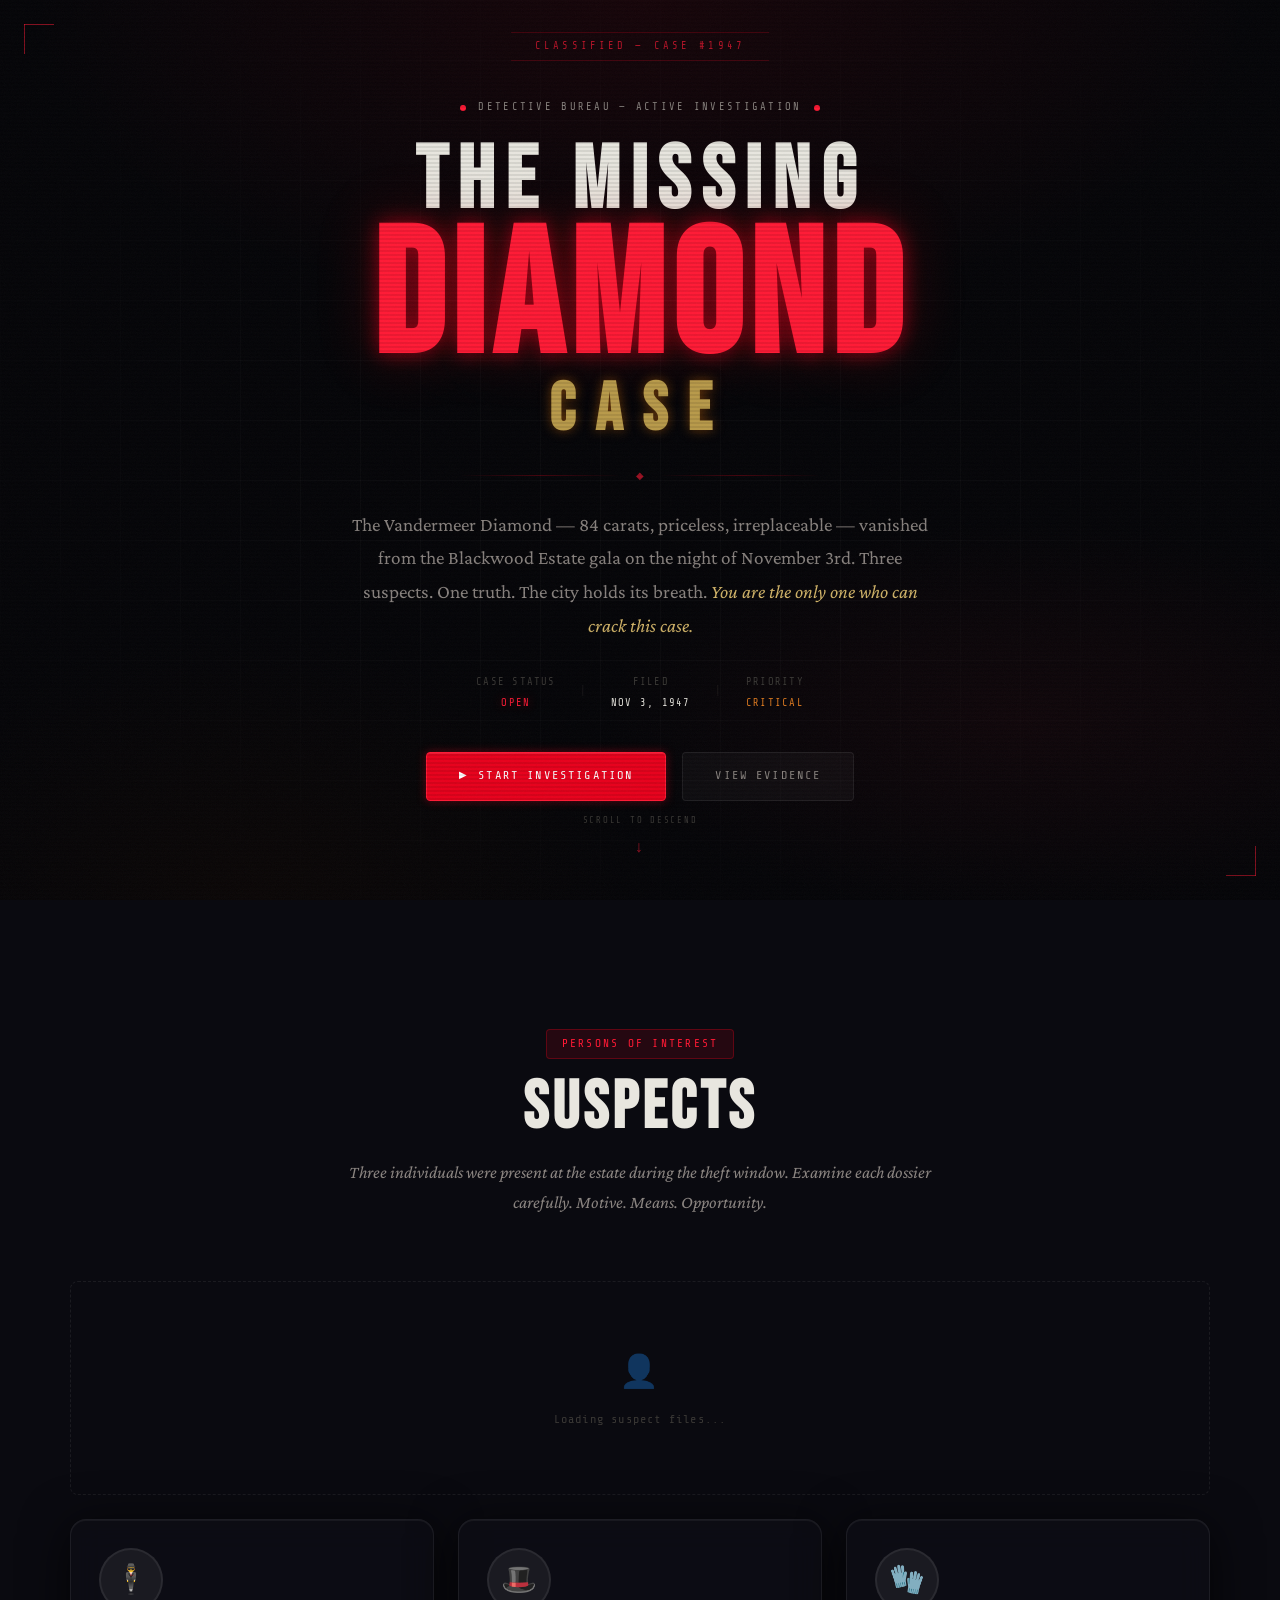
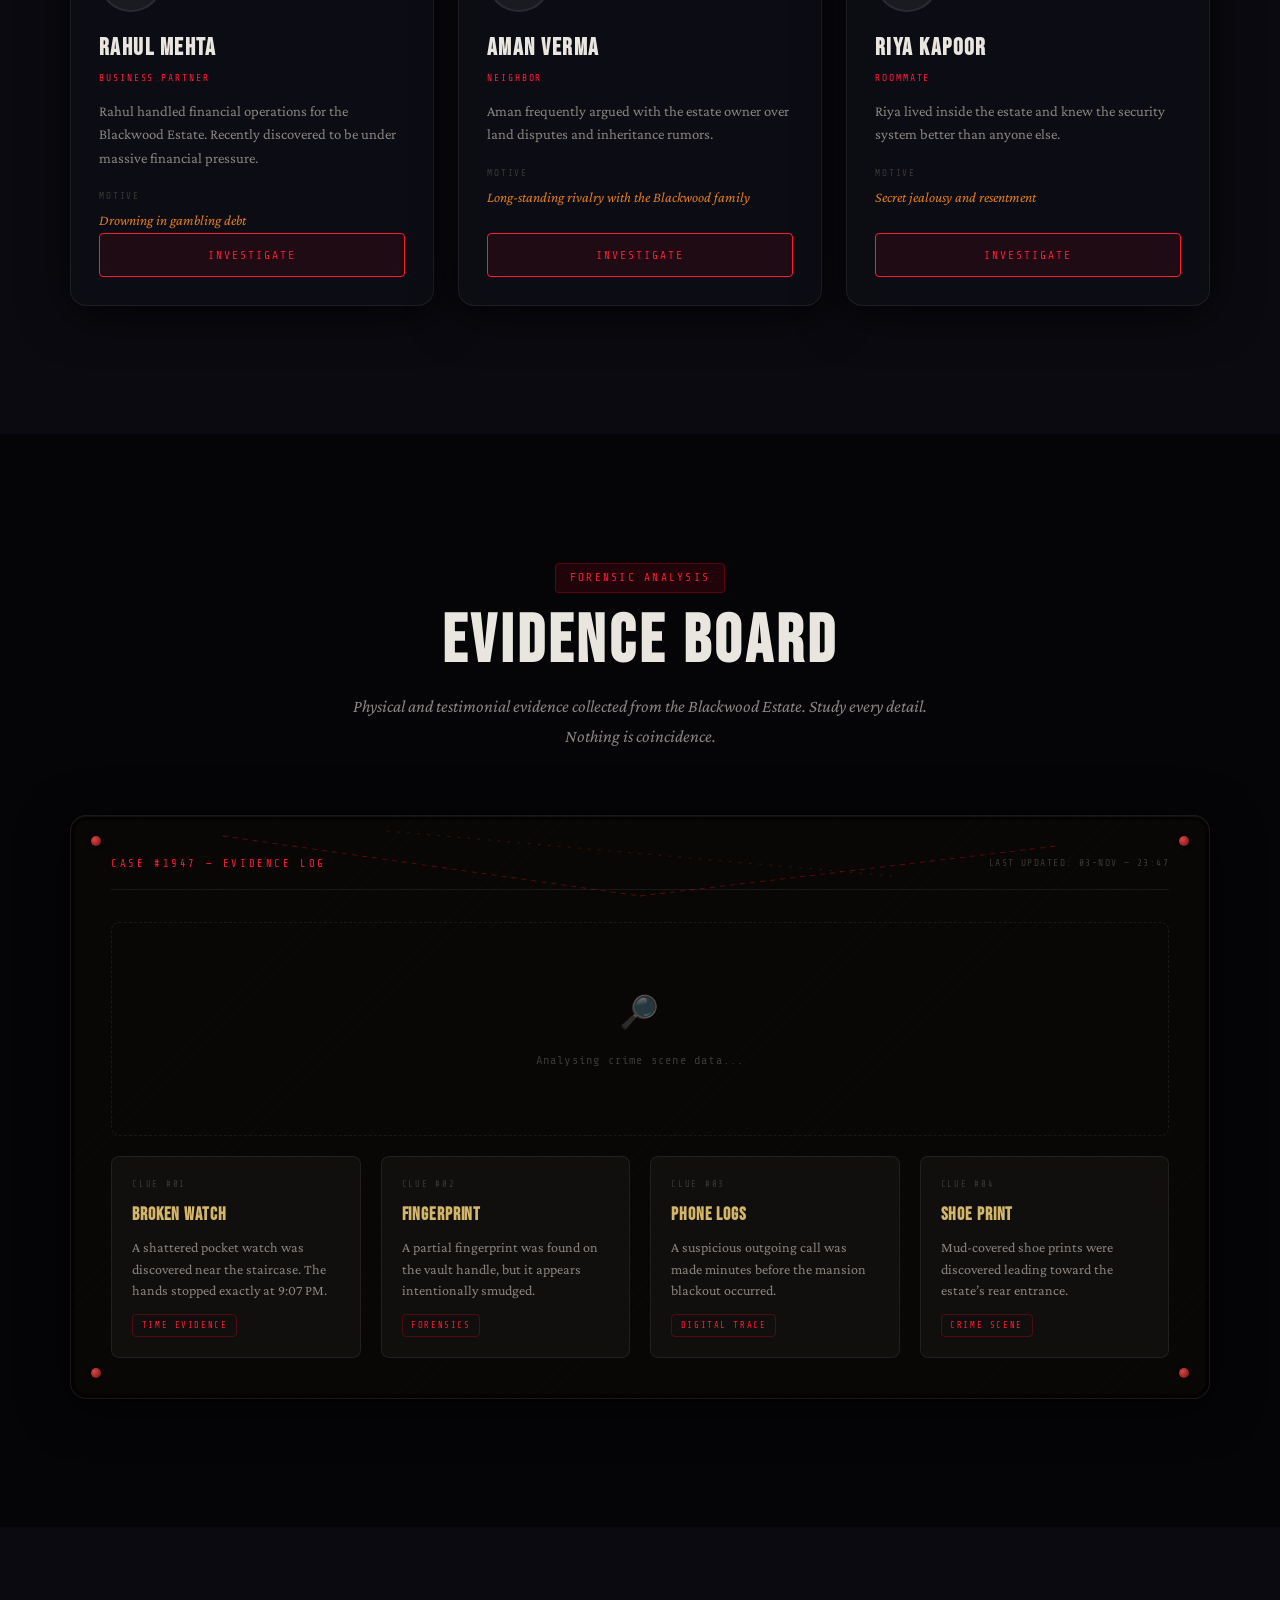
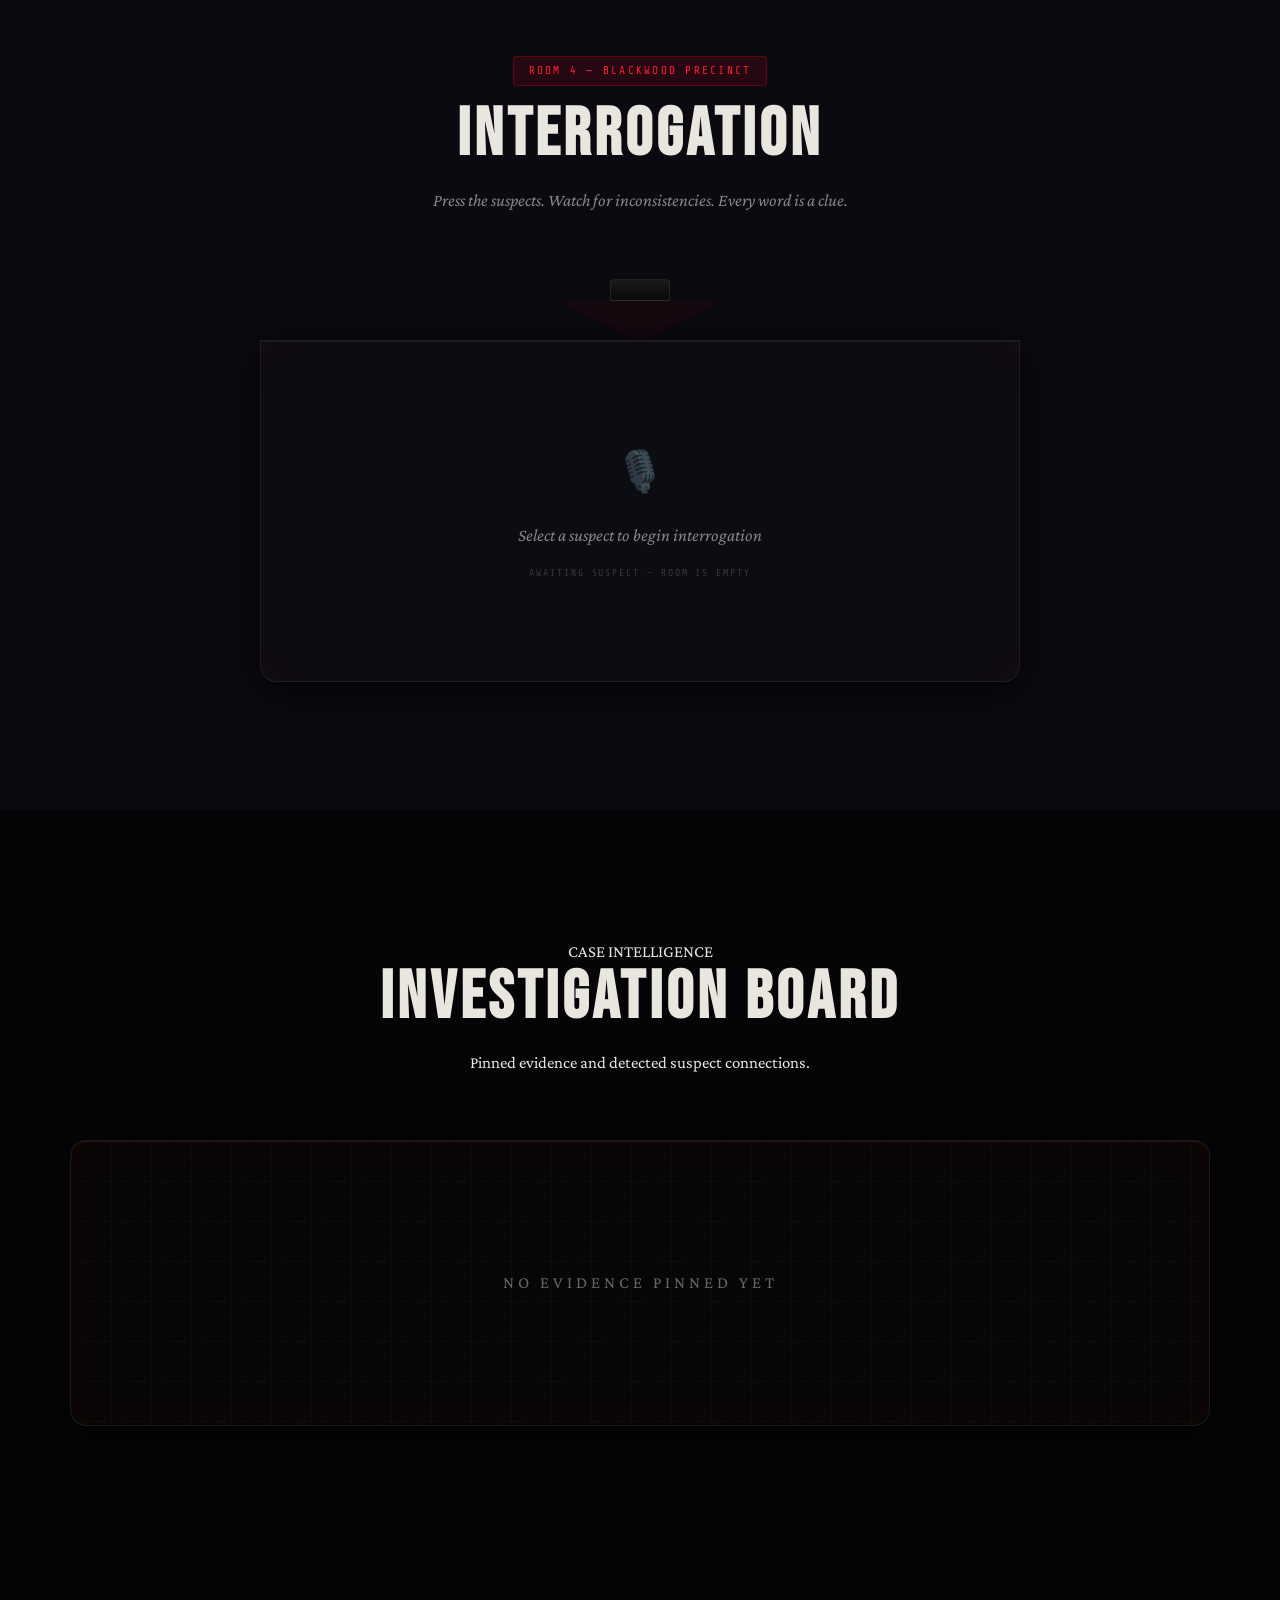
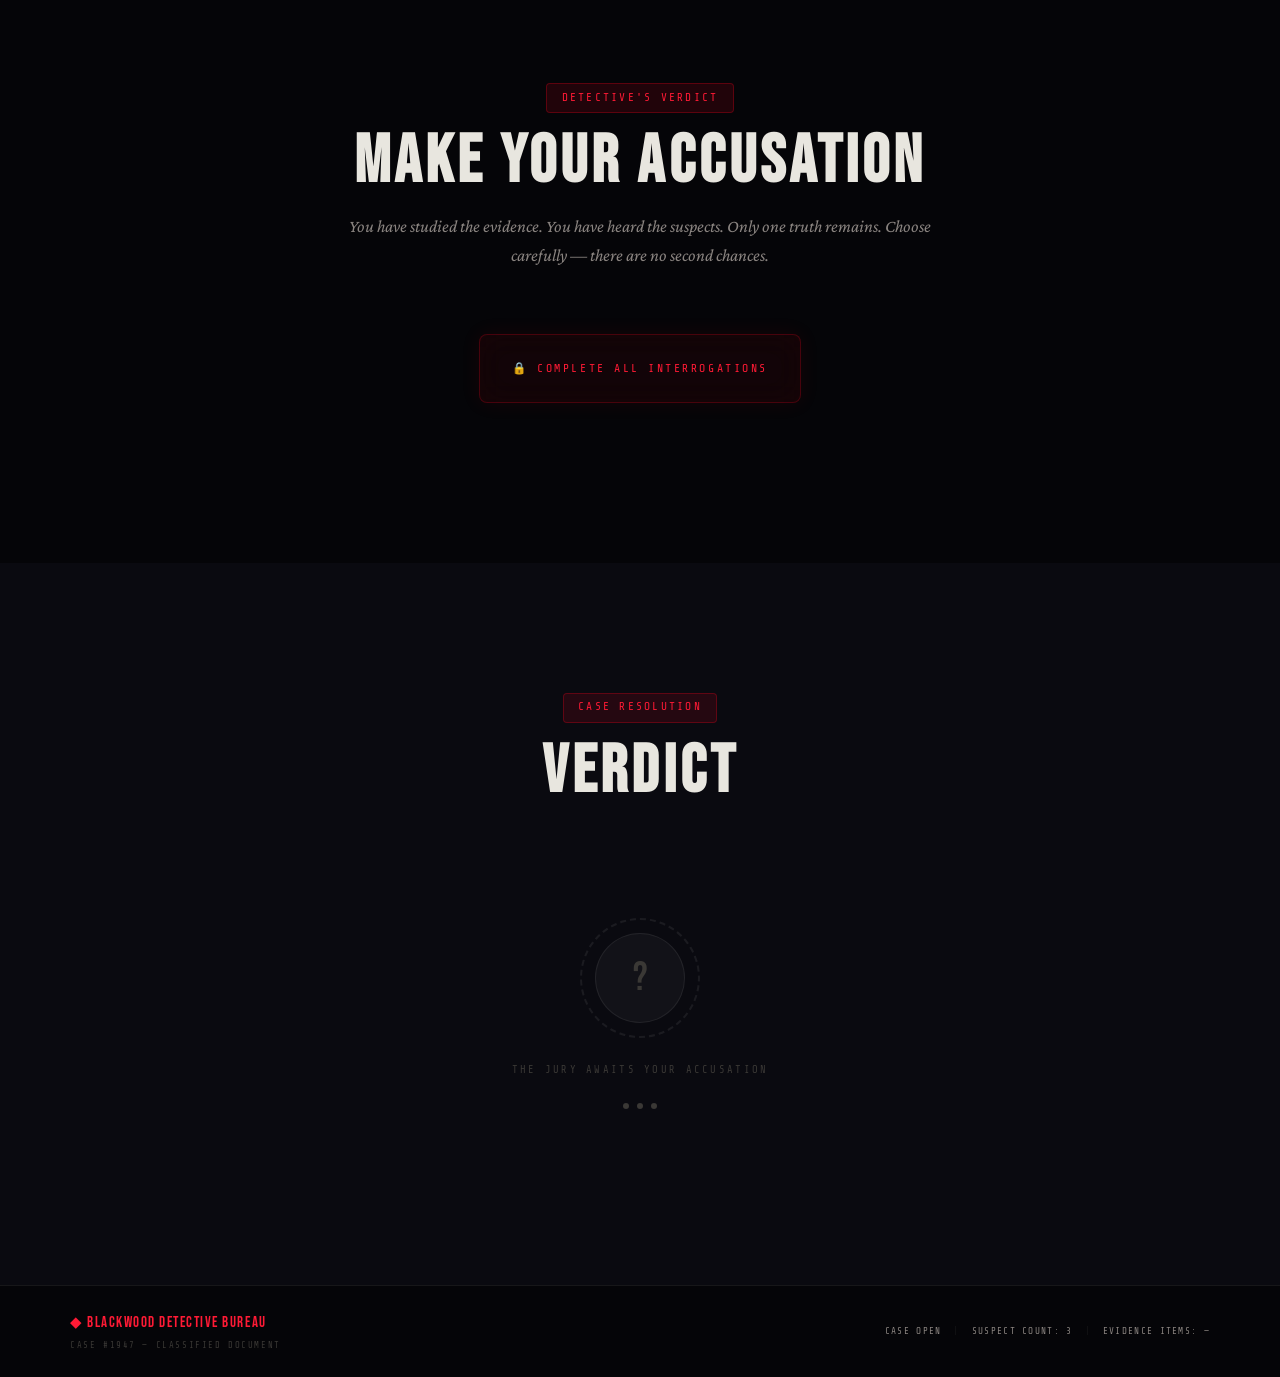
==== commit 6cab317c: "evidence board" ====
--- a/index.html
+++ b/index.html
@@ -209,6 +209,8 @@
    </div>
 
    <div class="case-board-wrapper">
+      
+      <svg id="board-connections" aria-hidden="true"></svg>
 
       <div id="case-board">
 
--- a/styles.css
+++ b/styles.css
@@ -815,17 +815,14 @@
 }
 
 @keyframes evidenceReveal {
-
   from {
     opacity: 0;
     transform: translateY(10px);
   }
-
   to {
     opacity: 1;
     transform: translateY(0);
   }
-
 }
 
 /* ════════════════════════════════════════
@@ -954,23 +951,20 @@
 }
 
 @keyframes locked-pulse {
-
   0% {
     opacity: 0.65;
     transform: scale(1);
   }
-
   50% {
     opacity: 1;
     transform: scale(1.02);
   }
-
   100% {
     opacity: 0.65;
     transform: scale(1);
   }
-
-}
+}
+
 /* ════════════════════════════════════════
    RESULT SECTION
    ════════════════════════════════════════ */
@@ -1141,14 +1135,10 @@
   .meta-divider { display: none; }
   .hero-actions { flex-direction: column; align-items: stretch; }
   .hero-actions .btn { justify-content: center; }
-
   .board-header { flex-direction: column; align-items: flex-start; gap: 0.25rem; }
-
   .footer-inner { flex-direction: column; align-items: flex-start; }
   .footer-right { flex-wrap: wrap; }
-
   .evidence-board { padding: 1.5rem 1.25rem; }
-
   .title-line-2 { font-size: clamp(4.2rem, 20vw, 7rem); }
 }
 
@@ -1187,22 +1177,18 @@
 ::-webkit-scrollbar-thumb:hover { background: var(--clr-red-bright); }
 
 /* ════════════════════════════════════════
-   CASE BOARD SECTION
+   CASE BOARD SECTION & RED STRINGS
    ════════════════════════════════════════ */
 
-.case-board-section{
+.case-board-section {
    background: var(--clr-bg);
    padding: var(--section-pad) clamp(1.25rem, 5vw, 3rem);
 }
 
-.case-board-wrapper{
-
+.case-board-wrapper {
    max-width: var(--container-max);
-
    margin: 0 auto;
-
    border: 1px solid var(--clr-border);
-
    background:
       repeating-linear-gradient(
          -45deg,
@@ -1212,200 +1198,194 @@
          transparent 14px
       ),
       rgba(10,8,6,0.82);
-
    border-radius: var(--radius-lg);
-
    padding: 3rem;
-
-   position: relative;
-
+   position: relative; /* REQUIRED: Makes this the offset parent for the cards */
    overflow: hidden;
-
    box-shadow:
       var(--shadow-card),
       inset 0 0 40px rgba(232,0,28,0.03);
 }
 
-.case-board-wrapper::before{
-
+.case-board-wrapper::before {
    content:"";
-
    position:absolute;
-
    inset:0;
-
    background:
       linear-gradient(
          rgba(255,255,255,0.02) 1px,
          transparent 1px
       ),
-
       linear-gradient(
          90deg,
          rgba(255,255,255,0.02) 1px,
          transparent 1px
       );
-
    background-size:40px 40px;
-
    pointer-events:none;
 }
 
-#case-board{
-   position:relative;
-   z-index:2;
-}
-
-.board-empty{
+/* The invisible canvas for our strings */
+#board-connections {
+   position: absolute;
+   top: 0;
+   left: 0;
+   width: 100%;
+   height: 100%;
+   pointer-events: none; 
+   z-index: 1; 
+   overflow: visible; /* ADD THIS: Prevents lines from clipping at the edges */
+}
+
+#case-board {
+   /* REMOVED position: relative so child offsets map directly to the wrapper! */
+   display: flex;
+   flex-direction: column;
+   gap: 20px;
+}
+
+.board-empty {
    text-align:center;
    color:#666;
    letter-spacing:4px;
    padding:80px 0;
 }
 
-.board-card{
-
-   border:1px solid rgba(255,255,255,0.08);
-
-   background:rgba(255,255,255,0.03);
-
-   padding:20px;
-
-   margin-bottom:20px;
-
-   border-radius:14px;
-
+/* Alternate card positioning for a messy, realistic board look */
+.board-card {
+   border: 1px solid rgba(255,255,255,0.08);
+   background: rgba(255,255,255,0.03);
+   padding: 20px;
+   margin-bottom: 20px;
+   border-radius: 14px;
+   position: relative;
+   z-index: 2; /* Keeps cards ABOVE the strings */
+   width: 85%;
+   transition: transform 0.3s ease;
+}
+
+.board-card:nth-child(odd) {
+   align-self: flex-start;
+   transform: rotate(-1.5deg);
+}
+
+.board-card:nth-child(even) {
+   align-self: flex-end;
+   transform: rotate(1.5deg);
+}
+
+.board-card:hover {
+   transform: scale(1.02) rotate(0deg);
+   z-index: 10;
+}
+
+/* The red thumbtack on the cards */
+.board-card::before {
+   content: "";
+   position: absolute;
+   top: -8px;
+   left: 50%;
+   transform: translateX(-50%);
+   width: 14px;
+   height: 14px;
+   background: radial-gradient(circle at 30% 30%, #ff6b6b, #d90000);
+   border-radius: 50%;
+   box-shadow: 0 4px 6px rgba(0,0,0,0.8), inset 0 -2px 4px rgba(0,0,0,0.4);
+   z-index: 5;
+}
+
+.board-card__top {
+   display:flex;
+   justify-content:space-between;
+   margin-bottom:14px;
+}
+
+.board-tag {
+   color:#ff3b3b;
+   letter-spacing:3px;
+   font-size:12px;
+}
+
+.board-priority {
+   font-size:11px;
+   letter-spacing:2px;
+}
+
+.priority-danger { color:#ff4d4d; }
+.priority-safe   { color:#63ff9b; }
+
+.board-text {
+   color:#d7d7d7;
+   line-height:1.8;
+}
+
+.pin-btn {
+   margin-top:20px;
+   background:transparent;
+   border:none;
+   color:#c7a86d;
+   font-family:inherit;
+   font-size:0.82rem;
+   letter-spacing:0.28em;
+   text-transform:uppercase;
+   cursor:pointer;
+   display:inline-flex;
+   align-items:center;
+   gap:10px;
+   padding:0;
    position:relative;
-}
-
-.board-card__top{
-
-   display:flex;
-
-   justify-content:space-between;
-
-   margin-bottom:14px;
-}
-
-.board-tag{
-
+   transition:all 0.3s ease;
+}
+
+.pin-btn::after {
+   content:"";
+   position:absolute;
+   left:0;
+   bottom:-6px;
+   width:0%;
+   height:1px;
+   background:#c7a86d;
+   transition:width 0.35s ease;
+}
+
+.pin-btn:hover {
+   color:#ffe0a8;
+   transform:translateX(4px);
+}
+
+.pin-btn:hover::after {
+   width:100%;
+}
+
+.connection-line {
+   margin-top:30px;
+   text-align:center;
    color:#ff3b3b;
-
-   letter-spacing:3px;
-
-   font-size:12px;
-}
-
-.board-priority{
-
-   font-size:11px;
-
-   letter-spacing:2px;
-}
-
-.priority-danger{
-   color:#ff4d4d;
-}
-
-.priority-safe{
-   color:#63ff9b;
-}
-
-.board-text{
-
-   color:#d7d7d7;
-
-   line-height:1.8;
-}
-
-.pin-btn{
-
-   margin-top:20px;
-
-   background:transparent;
-
-   border:none;
-
-   color:#c7a86d;
-
-   font-family:inherit;
-
-   font-size:0.82rem;
-
-   letter-spacing:0.28em;
-
-   text-transform:uppercase;
-
-   cursor:pointer;
-
-   display:inline-flex;
-
-   align-items:center;
-
-   gap:10px;
-
-   padding:0;
-
-   position:relative;
-
-   transition:all 0.3s ease;
-}
-
-.pin-btn::after{
-
-   content:"";
-
-   position:absolute;
-
-   left:0;
-
-   bottom:-6px;
-
-   width:0%;
-
-   height:1px;
-
-   background:#c7a86d;
-
-   transition:width 0.35s ease;
-}
-
-.pin-btn:hover{
-
-   color:#ffe0a8;
-
-   transform:translateX(4px);
-}
-
-.pin-btn:hover::after{
-   width:100%;
-}
-
-.connection-line{
-
-   margin-top:30px;
-
-   text-align:center;
-
-   color:#ff3b3b;
-
    letter-spacing:4px;
-
    animation:pulse 1.5s infinite;
 }
 
-@keyframes pulse{
-
-   0%{
-      opacity:0.3;
+@keyframes pulse {
+   0%   { opacity:0.3; }
+   50%  { opacity:1; }
+   100% { opacity:0.3; }
+}
+
+/* The animated glowing red string */
+.string-line {
+   stroke: var(--clr-red-bright);
+   stroke-width: 2.5px;
+   stroke-linecap: round;
+   filter: drop-shadow(0 0 6px rgba(232, 0, 28, 0.75));
+   
+   /* Simple trick to animate a drawing line */
+   stroke-dasharray: 2000; 
+   stroke-dashoffset: 2000;
+   animation: draw-string 1.5s ease-out forwards;
+}
+
+@keyframes draw-string {
+   to {
+      stroke-dashoffset: 0;
    }
-
-   50%{
-      opacity:1;
-   }
-
-   100%{
-      opacity:0.3;
-   }
-
 }
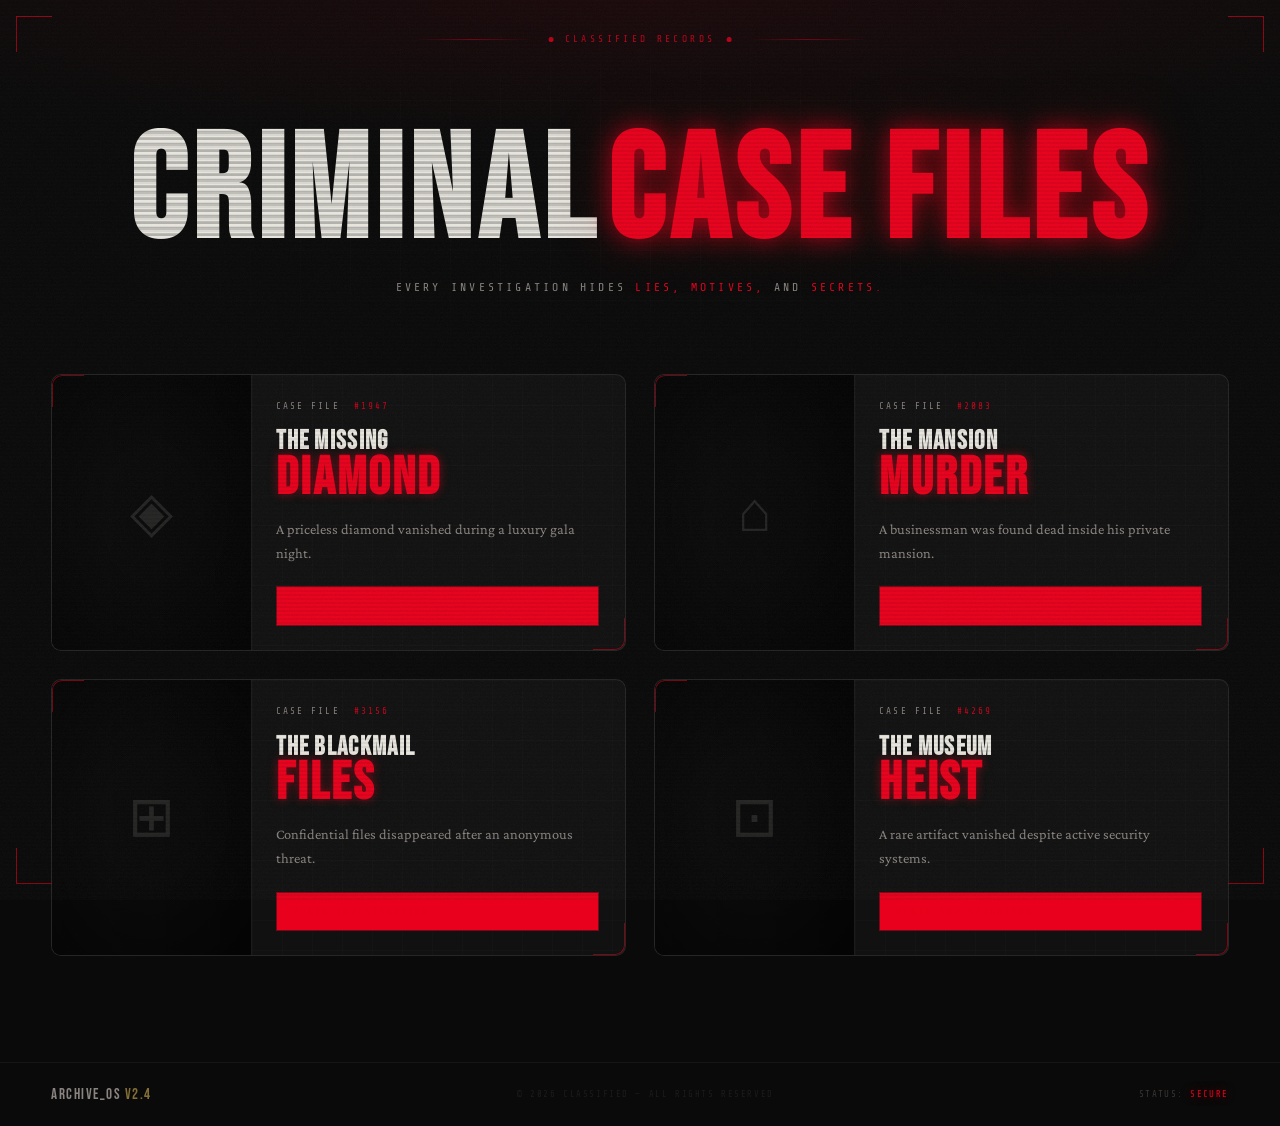
==== commit fd5d1311: "home page added" ====
--- a/index.html
+++ b/index.html
@@ -1,303 +1,67 @@
 <!DOCTYPE html>
 <html lang="en">
 <head>
-  <meta charset="UTF-8" />
-  <meta name="viewport" content="width=device-width, initial-scale=1.0" />
-  <title>The Missing Diamond Case</title>
-  <link rel="stylesheet" href="styles.css" />
-
-  <link rel="preconnect" href="https://fonts.googleapis.com" />
-  <link href="https://fonts.googleapis.com/css2?family=Bebas+Neue&family=Share+Tech+Mono&family=Crimson+Pro:ital,wght@0,300;0,600;1,300&display=swap" rel="stylesheet" />
+    <meta charset="UTF-8">
+    <meta name="viewport" content="width=device-width, initial-scale=1.0">
+    <title>Criminal Case Files | Classified Records</title>
+    <link rel="preconnect" href="https://fonts.googleapis.com">
+    <link rel="preconnect" href="https://fonts.gstatic.com" crossorigin>
+    <link href="https://fonts.googleapis.com/css2?family=Bebas+Neue&family=Crimson+Pro:ital,wght@0,400;0,600;1,400&family=Share+Tech+Mono&display=swap" rel="stylesheet">
+    <link rel="stylesheet" href="styles.css">
 </head>
 <body>
 
-  <!-- ░░ NOISE OVERLAY ░░ -->
-  <div class="noise-overlay" aria-hidden="true"></div>
+    <div class="noise-overlay"></div>
+    <div class="scanlines"></div>
 
-  <!-- ░░ SCANLINE EFFECT ░░ -->
-  <div class="scanlines" aria-hidden="true"></div>
+    <!-- Cinematic corner brackets -->
+    <div class="corner corner--tl"></div>
+    <div class="corner corner--tr"></div>
+    <div class="corner corner--bl"></div>
+    <div class="corner corner--br"></div>
 
-  <!-- ══════════════════════════════════════
-       SECTION 1 — HERO / INTRO
-  ══════════════════════════════════════ -->
-  <section id="hero-section" class="section hero-section">
-    <div class="hero-bg-grid" aria-hidden="true"></div>
+    <!-- ═══════════════ HERO ═══════════════ -->
+    <header class="archive-hero">
+        <div class="hero-bg-grid"></div>
 
-    <div class="hero-badge">CLASSIFIED — CASE #1947</div>
+        <div class="classified-bar">
+            <span class="cb-line"></span>
+            <span class="cb-text">
+                <span class="dot pulse-dot"></span>
+                CLASSIFIED RECORDS
+                <span class="dot pulse-dot"></span>
+            </span>
+            <span class="cb-line"></span>
+        </div>
 
-    <div class="hero-content">
-      <div class="hero-eyebrow">
-        <span class="dot pulse-dot"></span>
-        <span>DETECTIVE BUREAU — ACTIVE INVESTIGATION</span>
-        <span class="dot pulse-dot"></span>
-      </div>
+        <div class="archive-hero-content">
+            <h1 class="archive-title">
+                <span class="title-criminal">CRIMINAL</span>
+                <span class="title-case-files">CASE FILES</span>
+            </h1>
+            <p class="hero-tagline">
+                EVERY INVESTIGATION HIDES
+                <em>LIES, MOTIVES,</em> AND <em>SECRETS.</em>
+            </p>
+        </div>
+    </header>
 
-      <h1 class="hero-title" id="hero-title">
-        <span class="title-line-1">THE MISSING</span>
-        <span class="title-line-2">DIAMOND</span>
-        <span class="title-line-3">CASE</span>
-      </h1>
+    <!-- ═══════════════ CASES ═══════════════ -->
+    <section class="case-selection">
+        <div class="case-grid" id="case-grid">
+            <!-- Cards injected by JS -->
+        </div>
+    </section>
 
-      <div class="hero-divider" aria-hidden="true">
-        <span class="divider-line"></span>
-        <span class="divider-icon">◆</span>
-        <span class="divider-line"></span>
-      </div>
+    <!-- ═══════════════ FOOTER ═══════════════ -->
+    <footer class="site-footer">
+        <div class="footer-inner">
+            <span class="footer-logo">ARCHIVE_OS <span class="footer-ver">v2.4</span></span>
+            <span class="footer-copy">© 2026 CLASSIFIED — ALL RIGHTS RESERVED</span>
+            <span class="footer-status">STATUS: <span class="status-live">SECURE</span></span>
+        </div>
+    </footer>
 
-      <p class="hero-description" id="hero-description">
-        The Vandermeer Diamond — 84 carats, priceless, irreplaceable — vanished from the 
-        Blackwood Estate gala on the night of November 3rd. Three suspects. One truth. 
-        The city holds its breath. <em>You are the only one who can crack this case.</em>
-      </p>
-
-      <div class="hero-meta">
-        <div class="meta-item">
-          <span class="meta-label">CASE STATUS</span>
-          <span class="meta-value status-open">OPEN</span>
-        </div>
-        <div class="meta-divider" aria-hidden="true">|</div>
-        <div class="meta-item">
-          <span class="meta-label">FILED</span>
-          <span class="meta-value">NOV 3, 1947</span>
-        </div>
-        <div class="meta-divider" aria-hidden="true">|</div>
-        <div class="meta-item">
-          <span class="meta-label">PRIORITY</span>
-          <span class="meta-value priority-critical">CRITICAL</span>
-        </div>
-      </div>
-
-      <div class="hero-actions">
-        <a href="#suspects-section" class="btn btn-primary" id="start-btn">
-          <span class="btn-icon">▶</span>
-          START INVESTIGATION
-          <span class="btn-glow" aria-hidden="true"></span>
-        </a>
-        <a href="#clues-section" class="btn btn-ghost">
-          VIEW EVIDENCE
-        </a>
-      </div>
-    </div>
-
-    <div class="hero-corner hero-corner--tl" aria-hidden="true">
-      <span></span><span></span>
-    </div>
-    <div class="hero-corner hero-corner--br" aria-hidden="true">
-      <span></span><span></span>
-    </div>
-
-    <div class="scroll-hint" aria-hidden="true">
-      <span class="scroll-label">SCROLL TO DESCEND</span>
-      <span class="scroll-arrow">↓</span>
-    </div>
-  </section>
-
-  <!-- ══════════════════════════════════════
-       SECTION 2 — SUSPECTS
-  ══════════════════════════════════════ -->
-  <section id="suspects-section" class="section suspects-section">
-    <div class="section-header">
-      <div class="section-tag">PERSONS OF INTEREST</div>
-      <h2 class="section-title">SUSPECTS</h2>
-      <p class="section-subtitle">
-        Three individuals were present at the estate during the theft window. 
-        Examine each dossier carefully. Motive. Means. Opportunity.
-      </p>
-    </div>
-
-    <!-- JS will populate this container -->
-    <div id="suspects-container" class="suspects-container" role="list" aria-label="Suspects list">
-      <!-- Dynamic suspect cards injected here -->
-      <div class="suspects-placeholder" aria-hidden="true">
-        <span class="placeholder-icon">👤</span>
-        <span class="placeholder-text">Loading suspect files...</span>
-      </div>
-    </div>
-  </section>
-
-  <!-- ══════════════════════════════════════
-       SECTION 3 — CLUES / EVIDENCE BOARD
-  ══════════════════════════════════════ -->
-  <section id="clues-section" class="section clues-section">
-    <div class="section-header">
-      <div class="section-tag">FORENSIC ANALYSIS</div>
-      <h2 class="section-title">EVIDENCE BOARD</h2>
-      <p class="section-subtitle">
-        Physical and testimonial evidence collected from the Blackwood Estate. 
-        Study every detail. Nothing is coincidence.
-      </p>
-    </div>
-
-    <!-- Evidence board background dressing -->
-    <div class="evidence-board">
-      <div class="board-header">
-        <span class="board-label">CASE #1947 — EVIDENCE LOG</span>
-        <span class="board-timestamp">LAST UPDATED: 03-NOV — 23:47</span>
-      </div>
-
-      <div class="board-pins" aria-hidden="true">
-        <span class="pin pin--tl"></span>
-        <span class="pin pin--tr"></span>
-        <span class="pin pin--bl"></span>
-        <span class="pin pin--br"></span>
-      </div>
-
-      <!-- JS will populate this -->
-      <div id="clues-container" class="clues-container" role="list" aria-label="Clues and evidence">
-        <!-- Dynamic clue cards injected here -->
-        <div class="clues-placeholder" aria-hidden="true">
-   <span class="placeholder-icon">🔎</span>
-   <span class="placeholder-text">Analysing crime scene data...</span>
-</div>
-      </div>
-
-      <!-- Static decorative string lines -->
-      <svg class="board-strings" aria-hidden="true" viewBox="0 0 900 200" preserveAspectRatio="none">
-        <line x1="120" y1="20" x2="450" y2="80" stroke="#ff1a1a" stroke-width="0.8" stroke-dasharray="4,4" opacity="0.35"/>
-        <line x1="450" y1="80" x2="780" y2="30" stroke="#ff1a1a" stroke-width="0.8" stroke-dasharray="4,4" opacity="0.35"/>
-        <line x1="250" y1="15" x2="650" y2="60" stroke="#ff6600" stroke-width="0.6" stroke-dasharray="2,6" opacity="0.25"/>
-      </svg>
-    </div>
-  </section>
-
-  <!-- ══════════════════════════════════════
-       SECTION 4 — INTERROGATION
-  ══════════════════════════════════════ -->
-  <section id="interrogation-section" class="section interrogation-section">
-    <div class="section-header">
-      <div class="section-tag">ROOM 4 — BLACKWOOD PRECINCT</div>
-      <h2 class="section-title">INTERROGATION</h2>
-      <p class="section-subtitle">
-        Press the suspects. Watch for inconsistencies. Every word is a clue.
-      </p>
-    </div>
-
-    <div class="interrogation-frame">
-      <div class="interrogation-lamp" aria-hidden="true">
-        <div class="lamp-body"></div>
-        <div class="lamp-beam"></div>
-      </div>
-
-      <!-- JS will populate this -->
-      <div id="interrogation-container" class="interrogation-container" role="region" aria-label="Interrogation dialogue">
-        <!-- Dynamic dialogues injected here -->
-        <div class="interrogation-placeholder">
-          <div class="int-placeholder-icon">🎙️</div>
-          <p class="int-placeholder-text">Select a suspect to begin interrogation</p>
-          <div class="int-placeholder-hint">AWAITING SUSPECT — ROOM IS EMPTY</div>
-        </div>
-      </div>
-    </div>
-  </section>
-
-  <section class="case-board-section">
-
-   <div class="section-header">
-
-      <p class="section-label">
-         CASE INTELLIGENCE
-      </p>
-
-      <h2 class="section-title">
-         Investigation Board
-      </h2>
-
-      <p class="section-description">
-         Pinned evidence and detected suspect connections.
-      </p>
-
-   </div>
-
-   <div class="case-board-wrapper">
-      
-      <svg id="board-connections" aria-hidden="true"></svg>
-
-      <div id="case-board">
-
-         <div class="board-empty">
-            NO EVIDENCE PINNED YET
-         </div>
-
-      </div>
-
-   </div>
-
-</section>
-
-  <!-- ══════════════════════════════════════
-       SECTION 5 — FINAL ACCUSATION
-  ══════════════════════════════════════ -->
-  <section id="accusation-section" class="section accusation-section">
-    <div class="section-header">
-      <div class="section-tag">DETECTIVE'S VERDICT</div>
-      <h2 class="section-title">MAKE YOUR ACCUSATION</h2>
-      <p class="section-subtitle">
-        You have studied the evidence. You have heard the suspects. 
-        Only one truth remains. Choose carefully — there are no second chances.
-      </p>
-    </div>
-
-    <!-- JS will populate this -->
-    <div id="accusation-container" class="accusation-container" role="region" aria-label="Final accusation area">
-      <!-- Dynamic accusation buttons injected here -->
-      <div class="accusation-placeholder">
-        <div class="accusation-seal" aria-hidden="true">
-          <span class="seal-text">OFFICIAL</span>
-          <span class="seal-icon">⚖</span>
-          <span class="seal-text">VERDICT</span>
-        </div>
-        <p class="accusation-hint">Complete the investigation to unlock your accusation.</p>
-        <div class="accusation-warning">
-          ⚠ WARNING: A false accusation will let the criminal walk free.
-        </div>
-      </div>
-    </div>
-  </section>
-
-  <!-- ══════════════════════════════════════
-       SECTION 6 — RESULT
-  ══════════════════════════════════════ -->
-  <section id="result-section" class="section result-section">
-    <div class="section-header">
-      <div class="section-tag">CASE RESOLUTION</div>
-      <h2 class="section-title">VERDICT</h2>
-    </div>
-
-    <!-- JS will populate this -->
-    <div id="result-container" class="result-container" role="region" aria-label="Case result" aria-live="polite">
-      <!-- Will show "Case Solved" or "Criminal Escaped" -->
-      <div class="result-placeholder">
-        <div class="result-badge-ring" aria-hidden="true">
-          <div class="result-badge-inner">
-            <span class="result-badge-icon">?</span>
-          </div>
-        </div>
-        <p class="result-await-text">THE JURY AWAITS YOUR ACCUSATION</p>
-        <div class="result-dots" aria-hidden="true">
-          <span class="rdot"></span>
-          <span class="rdot"></span>
-          <span class="rdot"></span>
-        </div>
-      </div>
-    </div>
-  </section>
-
-  <!-- ░░ FOOTER ░░ -->
-  <footer class="site-footer" id="site-footer">
-    <div class="footer-inner">
-      <div class="footer-left">
-        <span class="footer-logo">◆ BLACKWOOD DETECTIVE BUREAU</span>
-        <span class="footer-copy">CASE #1947 — CLASSIFIED DOCUMENT</span>
-      </div>
-      <div class="footer-right">
-        <span class="footer-stat">CASE OPEN</span>
-        <span class="footer-sep">|</span>
-        <span class="footer-stat">SUSPECT COUNT: 3</span>
-        <span class="footer-sep">|</span>
-        <span class="footer-stat">EVIDENCE ITEMS: <span id="footer-clue-count">—</span></span>
-      </div>
-    </div>
-  </footer>
     <script src="index.js"></script>
 </body>
 </html>
--- a/styles.css
+++ b/styles.css
@@ -123,13 +123,28 @@
   margin-bottom: 1rem;
   text-transform: uppercase;
 }
-.section-title {
-  font-family: var(--font-display);
-  font-size: clamp(2.4rem, 6vw, 4.2rem);
-  letter-spacing: 0.06em;
-  color: var(--clr-text);
-  line-height: 1;
-  margin-bottom: 1rem;
+.section-title{
+
+   font-size:clamp(3rem,7vw,5.5rem);
+
+   font-weight:500;
+
+   letter-spacing:0.04em;
+
+   line-height:1.05;
+
+   color:#f3efe8;
+
+   text-align:center;
+
+   margin-bottom:24px;
+
+   font-family:
+   "Cormorant Garamond",
+   serif;
+
+   text-shadow:
+   0 0 25px rgba(255,255,255,0.05);
 }
 .section-subtitle {
   font-family: var(--font-body);
@@ -1388,4 +1403,474 @@
    to {
       stroke-dashoffset: 0;
    }
+}
+/* ══════════════════════════════════════════════════════════
+   CRIMINAL CASE FILES — styles.css
+   Exact match to reference design
+   ══════════════════════════════════════════════════════════ */
+
+:root {
+  --clr-bg:           #0a0a0a;
+  --clr-bg-card:      #111111;
+  --clr-bg-thumb:     #0d0d0d;
+
+  --clr-red:          #cc0000;
+  --clr-red-bright:   #e8001c;
+  --clr-red-glow:     rgba(232, 0, 28, 0.55);
+  --clr-red-border:   rgba(200, 0, 28, 0.55);
+  --clr-red-subtle:   rgba(232, 0, 28, 0.08);
+
+  --clr-text:         #e8e6df;
+  --clr-text-dim:     #8a8480;
+  --clr-text-faint:   #3a3835;
+  --clr-border:       rgba(255, 255, 255, 0.08);
+  --clr-border-card:  rgba(255, 255, 255, 0.1);
+
+  --font-display: 'Bebas Neue', 'Impact', sans-serif;
+  --font-mono:    'Share Tech Mono', 'Courier New', monospace;
+  --font-body:    'Crimson Pro', Georgia, serif;
+
+  --glow-red:    0 0 25px rgba(232, 0, 28, 0.7), 0 0 60px rgba(232, 0, 28, 0.25);
+  --glow-red-sm: 0 0 10px rgba(232, 0, 28, 0.5);
+}
+
+/* ─── RESET ─── */
+*, *::before, *::after { box-sizing: border-box; margin: 0; padding: 0; }
+html { scroll-behavior: smooth; }
+body {
+  background: var(--clr-bg);
+  color: var(--clr-text);
+  font-family: var(--font-body);
+  overflow-x: hidden;
+  min-height: 100vh;
+}
+a { text-decoration: none; color: inherit; }
+
+/* ─── FILM GRAIN OVERLAY ─── */
+.noise-overlay {
+  position: fixed; inset: 0; pointer-events: none; z-index: 9000; opacity: 0.045;
+  background-image: url("data:image/svg+xml,%3Csvg viewBox='0 0 256 256' xmlns='http://www.w3.org/2000/svg'%3E%3Cfilter id='n'%3E%3CfeTurbulence type='fractalNoise' baseFrequency='0.9' numOctaves='4' stitchTiles='stitch'/%3E%3C/filter%3E%3Crect width='100%25' height='100%25' filter='url(%23n)'/%3E%3C/svg%3E");
+  background-size: 180px;
+}
+.scanlines {
+  position: fixed; inset: 0; pointer-events: none; z-index: 8999;
+  background: repeating-linear-gradient(to bottom, transparent, transparent 2px, rgba(0,0,0,0.06) 2px, rgba(0,0,0,0.06) 4px);
+}
+
+/* ─── CINEMATIC CORNER BRACKETS ─── */
+.corner {
+  position: fixed; width: 36px; height: 36px;
+  z-index: 8990; pointer-events: none; opacity: 0.6;
+}
+.corner--tl { top: 16px; left: 16px; border-top: 1.5px solid var(--clr-red-bright); border-left: 1.5px solid var(--clr-red-bright); }
+.corner--tr { top: 16px; right: 16px; border-top: 1.5px solid var(--clr-red-bright); border-right: 1.5px solid var(--clr-red-bright); }
+.corner--bl { bottom: 16px; left: 16px; border-bottom: 1.5px solid var(--clr-red-bright); border-left: 1.5px solid var(--clr-red-bright); }
+.corner--br { bottom: 16px; right: 16px; border-bottom: 1.5px solid var(--clr-red-bright); border-right: 1.5px solid var(--clr-red-bright); }
+
+/* ─── PULSE DOT ─── */
+.dot {
+  display: inline-block; width: 5px; height: 5px;
+  border-radius: 50%; background: var(--clr-red-bright);
+  vertical-align: middle;
+}
+.pulse-dot { animation: pulse-red 2.2s ease-in-out infinite; }
+@keyframes pulse-red {
+  0%, 100% { box-shadow: 0 0 0 0 var(--clr-red-glow); }
+  50%       { box-shadow: 0 0 0 5px rgba(232,0,28,0); }
+}
+
+/* ════════════════════════════════════════
+   HERO — full width cinematic header
+   ════════════════════════════════════════ */
+.archive-hero {
+  position: relative;
+  width: 100%;
+  padding: clamp(5rem, 10vw, 8rem) clamp(2rem, 6vw, 5rem) clamp(3rem, 6vw, 5rem);
+  text-align: center;
+  overflow: hidden;
+  background:
+    radial-gradient(ellipse 100% 60% at 50% 0%, rgba(180,0,20,0.1) 0%, transparent 65%),
+    var(--clr-bg);
+}
+
+/* Fine grid on hero bg */
+.hero-bg-grid {
+  position: absolute; inset: 0; pointer-events: none;
+  background-image:
+    linear-gradient(rgba(255,255,255,0.016) 1px, transparent 1px),
+    linear-gradient(90deg, rgba(255,255,255,0.016) 1px, transparent 1px);
+  background-size: 50px 50px;
+  mask-image: radial-gradient(ellipse 90% 90% at center, black 15%, transparent 70%);
+}
+
+/* ─── TOP CLASSIFIED STRIP ─── */
+.classified-bar {
+  position: absolute;
+  top: 2rem; left: 50%; transform: translateX(-50%);
+  display: flex; align-items: center; gap: 1rem;
+  white-space: nowrap; z-index: 5;
+}
+.cb-line {
+  display: block; height: 1px; width: 120px;
+  background: linear-gradient(90deg, transparent, var(--clr-red-border), transparent);
+}
+.cb-text {
+  font-family: var(--font-mono); font-size: 0.6rem;
+  letter-spacing: 0.35em; color: var(--clr-red-bright);
+  display: flex; align-items: center; gap: 0.7rem; opacity: 0.8;
+}
+
+/* ─── MAIN TITLE: "CRIMINAL CASE FILES" on one line ─── */
+.archive-hero-content { position: relative; z-index: 2; }
+
+.archive-title {
+  display: flex;
+  align-items: baseline;
+  justify-content: center;
+  gap: 0.25em;
+  line-height: 0.9;
+  margin-bottom: 1.1rem;
+  flex-wrap: wrap;
+}
+
+/* "CRIMINAL" — white, large */
+.title-criminal {
+  font-family: var(--font-display);
+  font-size: clamp(4rem, 11.5vw, 10.5rem);
+  letter-spacing: 0.04em;
+  color: #e8e6df;
+  /* Subtle horizontal stripe texture via repeating gradient */
+  background: repeating-linear-gradient(
+    180deg,
+    #e8e6df 0px,
+    #e8e6df 3px,
+    rgba(232,230,223,0.82) 3px,
+    rgba(232,230,223,0.82) 6px
+  );
+  -webkit-background-clip: text;
+  -webkit-text-fill-color: transparent;
+  background-clip: text;
+  animation: fade-up 0.7s 0.1s ease both;
+}
+
+/* "CASE FILES" — red glow */
+.title-case-files {
+  font-family: var(--font-display);
+  font-size: clamp(4rem, 11.5vw, 10.5rem);
+  letter-spacing: 0.04em;
+  color: var(--clr-red-bright);
+  text-shadow: var(--glow-red);
+  animation: fade-up 0.7s 0.2s ease both;
+}
+
+@keyframes fade-up {
+  from { opacity: 0; transform: translateY(22px); }
+  to   { opacity: 1; transform: translateY(0); }
+}
+
+/* ─── TAGLINE ─── */
+.hero-tagline {
+  font-family: var(--font-mono);
+  font-size: clamp(0.58rem, 1.3vw, 0.72rem);
+  letter-spacing: 0.28em;
+  color: var(--clr-text-dim);
+  text-transform: uppercase;
+  margin-bottom: 0;
+  animation: fade-up 0.7s 0.35s ease both;
+}
+.hero-tagline em {
+  color: var(--clr-red-bright);
+  font-style: normal;
+}
+
+/* ════════════════════════════════════════
+   CASE GRID SECTION
+   ════════════════════════════════════════ */
+.case-selection {
+  position: relative;
+  width: 100%;
+  padding: 0 clamp(1.5rem, 4vw, 4rem) clamp(4rem, 7vw, 6rem);
+  background: var(--clr-bg);
+}
+
+.case-grid {
+  max-width: 1200px;
+  margin: 0 auto;
+  display: grid;
+  grid-template-columns: repeat(2, 1fr);
+  gap: clamp(1rem, 2.5vw, 1.8rem);
+}
+
+/* ════════════════════════════════════════
+   CASE CARD — exact reference match
+   ════════════════════════════════════════ */
+.case-card {
+  position: relative;
+  display: grid;
+  grid-template-columns: 200px 1fr;
+  background: var(--clr-bg-card);
+  border: 1px solid rgba(255,255,255,0.09);
+  border-radius: 10px;
+  overflow: hidden;
+  cursor: pointer;
+  transition: border-color 0.3s ease, box-shadow 0.3s ease, transform 0.3s ease;
+
+  /* enter animation */
+  opacity: 0;
+  transform: translateY(18px);
+  animation: card-in 0.55s ease forwards;
+}
+.case-card:nth-child(1) { animation-delay: 0.05s; }
+.case-card:nth-child(2) { animation-delay: 0.15s; }
+.case-card:nth-child(3) { animation-delay: 0.25s; }
+.case-card:nth-child(4) { animation-delay: 0.35s; }
+@keyframes card-in {
+  to { opacity: 1; transform: translateY(0); }
+}
+
+/* Hover lift */
+.case-card:hover {
+  border-color: rgba(200,0,28,0.45);
+  box-shadow: 0 0 0 1px rgba(200,0,28,0.2), 0 24px 60px rgba(0,0,0,0.7);
+  transform: translateY(-3px);
+}
+
+/* ─── Red corner accent top-left ─── */
+.case-card::before {
+  content: "";
+  position: absolute;
+  top: 0; left: 0;
+  width: 32px; height: 32px;
+  border-top: 1.5px solid var(--clr-red-bright);
+  border-left: 1.5px solid var(--clr-red-bright);
+  border-radius: 10px 0 0 0;
+  z-index: 5;
+  opacity: 0.5;
+  transition: opacity 0.3s;
+}
+.case-card::after {
+  content: "";
+  position: absolute;
+  bottom: 0; right: 0;
+  width: 32px; height: 32px;
+  border-bottom: 1.5px solid var(--clr-red-bright);
+  border-right: 1.5px solid var(--clr-red-bright);
+  border-radius: 0 0 10px 0;
+  z-index: 5;
+  opacity: 0.5;
+  transition: opacity 0.3s;
+}
+.case-card:hover::before,
+.case-card:hover::after { opacity: 1; }
+
+/* ─── THUMBNAIL (left column) ─── */
+.case-thumb-wrap {
+  position: relative;
+  background: var(--clr-bg-thumb);
+  border-right: 1px solid rgba(255,255,255,0.06);
+  overflow: hidden;
+  display: flex;
+  align-items: center;
+  justify-content: center;
+  min-height: 240px;
+}
+
+/* Dark vignette over thumb */
+.case-thumb-wrap::after {
+  content: "";
+  position: absolute; inset: 0;
+  background:
+    radial-gradient(ellipse at center, transparent 30%, rgba(0,0,0,0.55)),
+    linear-gradient(to right, rgba(0,0,0,0.1), rgba(0,0,0,0.4));
+  pointer-events: none;
+}
+
+/* The actual image */
+.case-thumb-img {
+  width: 100%;
+  height: 100%;
+  object-fit: cover;
+  position: absolute;
+  inset: 0;
+  filter: grayscale(0.3) brightness(0.65) contrast(1.1);
+  transition: filter 0.4s ease, transform 0.4s ease;
+}
+.case-card:hover .case-thumb-img {
+  filter: grayscale(0) brightness(0.7) contrast(1.15);
+  transform: scale(1.04);
+}
+
+/* Fallback icon when no image */
+.case-thumb-icon {
+  position: relative;
+  z-index: 1;
+  font-size: 3.5rem;
+  opacity: 0.12;
+  color: var(--clr-text);
+  user-select: none;
+  transition: opacity 0.3s;
+}
+.case-card:hover .case-thumb-icon { opacity: 0.18; }
+
+/* Thin red scan line on thumb */
+.case-thumb-scanline {
+  position: absolute;
+  left: 0; right: 0;
+  height: 1px;
+  background: linear-gradient(90deg, transparent, var(--clr-red-bright), transparent);
+  opacity: 0;
+  top: 50%;
+  z-index: 4;
+  transition: opacity 0.3s;
+  box-shadow: 0 0 8px var(--clr-red-bright);
+}
+.case-card:hover .case-thumb-scanline { opacity: 0.6; }
+
+/* ─── CARD BODY (right column) ─── */
+.case-body {
+  padding: 1.5rem 1.6rem 1.5rem 1.5rem;
+  display: flex;
+  flex-direction: column;
+  position: relative;
+}
+
+/* Fine grid texture on card body */
+.case-body::before {
+  content: "";
+  position: absolute; inset: 0;
+  background-image:
+    linear-gradient(rgba(255,255,255,0.013) 1px, transparent 1px),
+    linear-gradient(90deg, rgba(255,255,255,0.013) 1px, transparent 1px);
+  background-size: 30px 30px;
+  pointer-events: none;
+}
+
+/* ─── Case number label (top-left of card) ─── */
+.case-header {
+  display: flex;
+  align-items: center;
+  justify-content: space-between;
+  margin-bottom: 1rem;
+  position: relative;
+  z-index: 1;
+}
+.case-number {
+  font-family: var(--font-mono);
+  font-size: 0.58rem;
+  letter-spacing: 0.22em;
+  color: var(--clr-text-dim);
+  text-transform: uppercase;
+}
+/* Highlight the number part in brighter */
+.case-number span { color: var(--clr-red-bright); opacity: 0.85; }
+
+/* ─── TITLE: two lines, white + red ─── */
+.case-title {
+  display: flex;
+  flex-direction: column;
+  line-height: 0.9;
+  margin-bottom: 1rem;
+  position: relative;
+  z-index: 1;
+}
+.case-title-top {
+  font-family: var(--font-display);
+  font-size: clamp(1.2rem, 2.2vw, 1.65rem);
+  letter-spacing: 0.05em;
+  color: #e8e6df;
+}
+.case-title-bottom {
+  font-family: var(--font-display);
+  font-size: clamp(2.2rem, 4.5vw, 3.4rem);
+  letter-spacing: 0.04em;
+  color: var(--clr-red-bright);
+  text-shadow: var(--glow-red-sm);
+  line-height: 0.88;
+}
+
+/* ─── DESCRIPTION ─── */
+.case-description {
+  font-family: var(--font-body);
+  font-size: 0.9rem;
+  color: var(--clr-text-dim);
+  line-height: 1.65;
+  flex: 1;
+  margin-bottom: 1.3rem;
+  position: relative;
+  z-index: 1;
+}
+
+/* ─── BEGIN INVESTIGATION BUTTON ─── */
+.case-btn {
+  display: flex;
+  align-items: center;
+  justify-content: space-between;
+  width: 100%;
+  font-family: var(--font-mono);
+  font-size: 0.62rem;
+  letter-spacing: 0.22em;
+  text-transform: uppercase;
+  color: var(--clr-red-bright);
+  background: transparent;
+  border: 1px solid var(--clr-red-border);
+  padding: 0.7rem 1rem;
+  cursor: pointer;
+  position: relative;
+  z-index: 1;
+  overflow: hidden;
+  transition: color 0.28s ease, border-color 0.28s ease;
+}
+
+/* Red sweep fill on hover */
+.case-btn::before {
+  content: "";
+  position: absolute; inset: 0; left: -100%;
+  background: var(--clr-red-bright);
+  transition: left 0.28s ease;
+  z-index: -1;
+}
+.case-btn:hover::before { left: 0; }
+.case-btn:hover { color: #fff; border-color: var(--clr-red-bright); }
+
+.case-btn-arrow {
+  font-size: 0.8rem;
+  transition: transform 0.28s ease;
+}
+.case-btn:hover .case-btn-arrow { transform: translateX(4px); }
+
+
+/* ════════════════════════════════════════
+   FOOTER
+   ════════════════════════════════════════ */
+.site-footer {
+  border-top: 1px solid rgba(255,255,255,0.05);
+  background: var(--clr-bg);
+  padding: 1.2rem clamp(1.5rem, 4vw, 4rem);
+  margin-top: 1rem;
+}
+.footer-inner {
+  max-width: 1200px; margin: 0 auto;
+  display: flex; align-items: center; justify-content: space-between;
+  flex-wrap: wrap; gap: 0.6rem;
+  font-family: var(--font-mono); font-size: 0.56rem;
+  letter-spacing: 0.16em; color: var(--clr-text-faint);
+}
+.footer-logo { color: var(--clr-text-dim); }
+.footer-ver  { color: rgba(184,154,74,0.7); }
+.footer-copy { opacity: 0.4; }
+.status-live { color: var(--clr-red-bright); text-shadow: var(--glow-red-sm); }
+
+
+/* ════════════════════════════════════════
+   RESPONSIVE
+   ════════════════════════════════════════ */
+@media (max-width: 900px) {
+  .case-grid { grid-template-columns: 1fr; }
+  .case-card { grid-template-columns: 160px 1fr; }
+}
+@media (max-width: 600px) {
+  .case-card { grid-template-columns: 1fr; }
+  .case-thumb-wrap { height: 160px; min-height: unset; }
+  .title-criminal, .title-case-files { font-size: clamp(3rem, 16vw, 5.5rem); }
+  .archive-hero { padding-top: 5rem; }
 }
